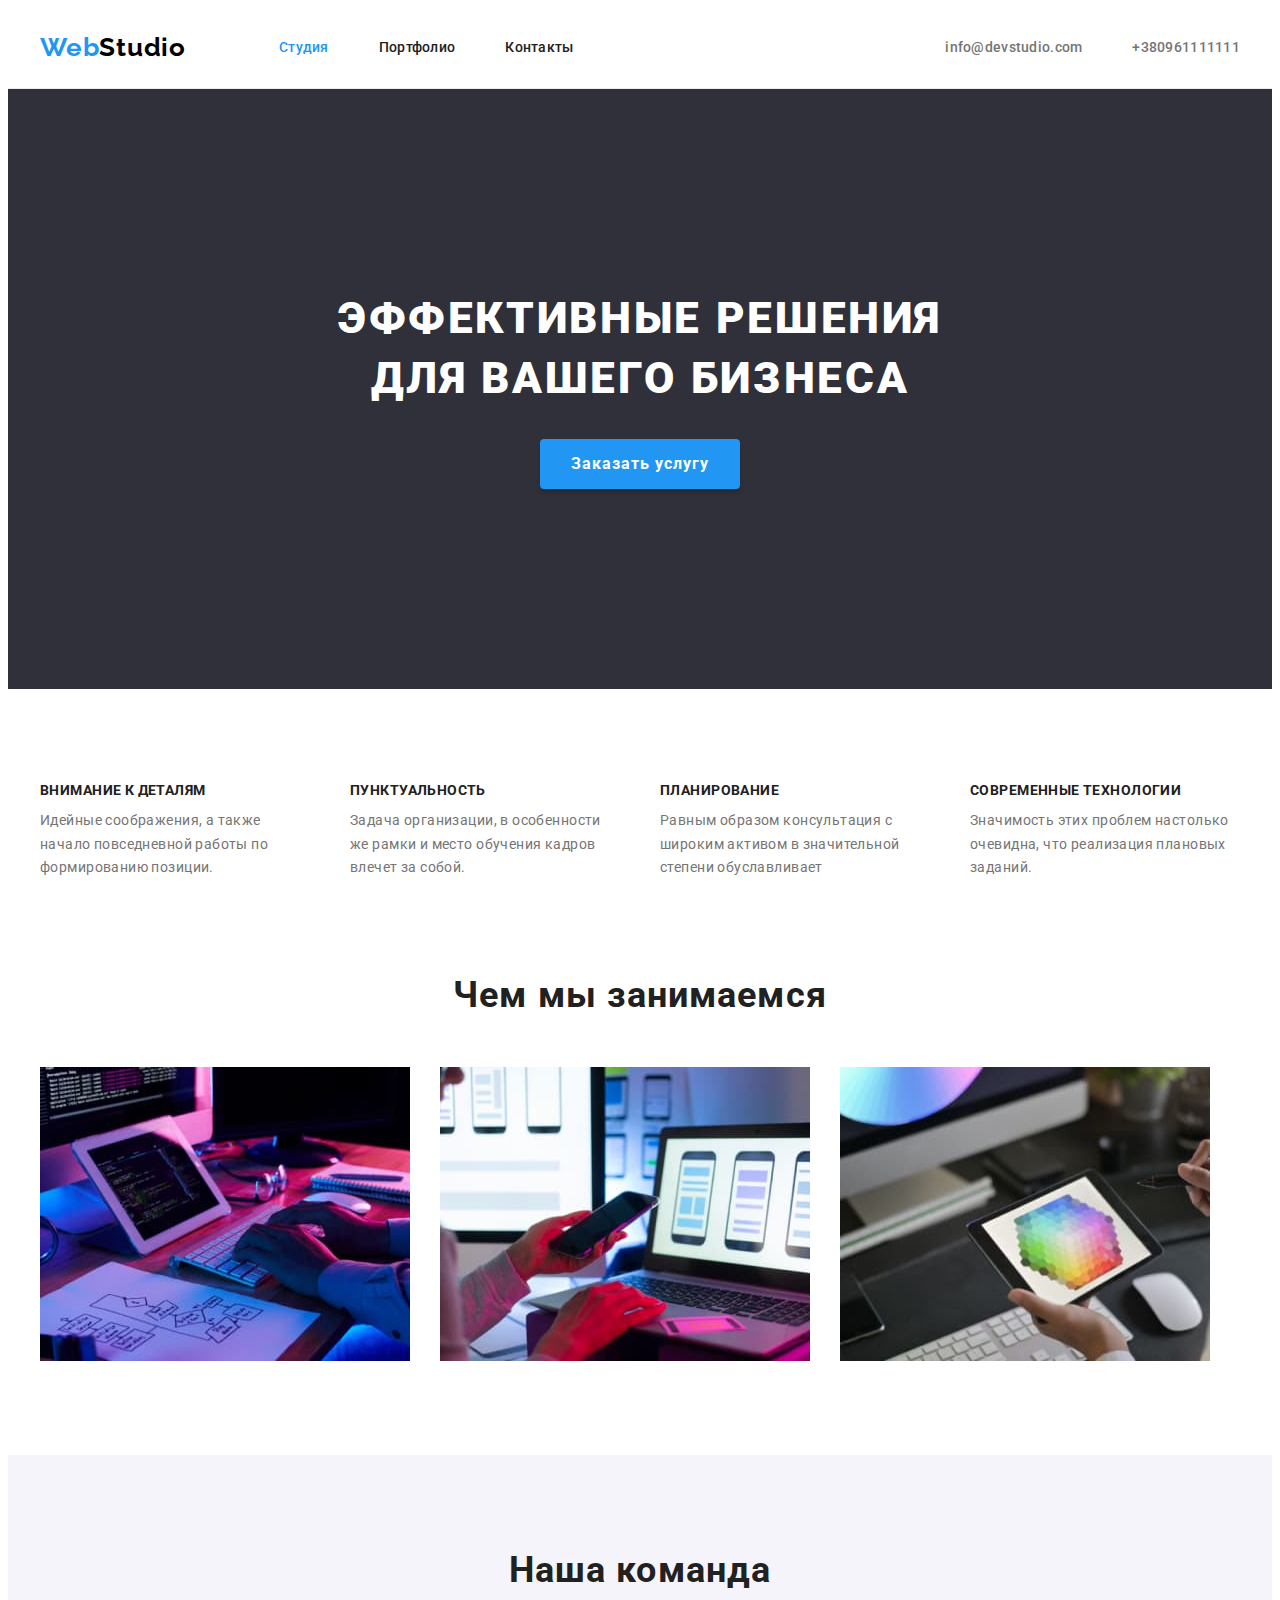
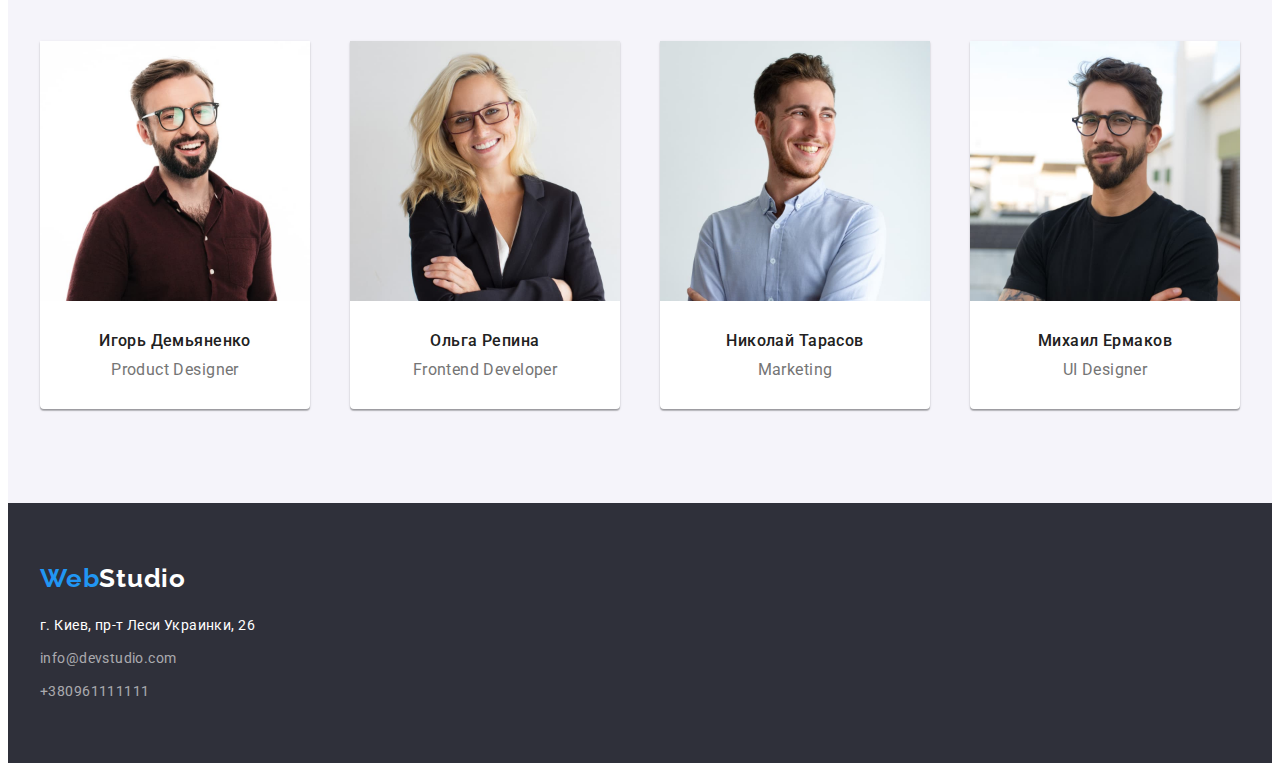
==== index.html @ 2acc835f "Add files via upload" ====
<!DOCTYPE html>
<html lang="ru">
<head>
    <meta charset="UTF-8">
    <meta http-equiv="X-UA-Compatible" content="IE=edge">
    <meta name="viewport" content="width=device-width, initial-scale=1.0">
    <link rel="preconnect" href="https://fonts.googleapis.com">
<link rel="preconnect" href="https://fonts.gstatic.com" crossorigin>
<link rel="preconnect" href="https://fonts.googleapis.com">
<link rel="preconnect" href="https://fonts.gstatic.com" crossorigin>
<link href="https://fonts.googleapis.com/css2?family=Raleway:wght@700&family=Roboto:wght@400;500;700;900&display=swap" rel="stylesheet">
<link rel="stylesheet" href="https://cdnjs.cloudflare.com/ajax/libs/modern-normalize/1.1.0/modern-normalize.min.css" integrity="sha512-wpPYUAdjBVSE4KJnH1VR1HeZfpl1ub8YT/NKx4PuQ5NmX2tKuGu6U/JRp5y+Y8XG2tV+wKQpNHVUX03MfMFn9Q==" crossorigin="anonymous" referrerpolicy="no-referrer" />
<link rel="stylesheet" href="css/styles.css">
<title>Студия</title>
</head>
<body>

    <header>
      <div class="container">
          <div class="header">
       <nav class="header-nav">
        <a href="" class="header-logo link">Web<span class="header-logo-span">Studio</span>
            </a>

           <ul class="site-nav">
               <li class="site-nav-list"><a href="" class="nav-link link current">Студия</a></li>
               <li class="site-nav-list"> <a href="portfolio.html" class="nav-link link">Портфолио</a></li>
               <li class="site-nav-list"><a href="" class="nav-link link">Контакты</a></li>            
           </ul>           
       </nav>
    <ul class="contact-nav">
      <li> <a href="mailto:info@devstudio.com" class="header-mail link">info@devstudio.com</a></li>

      <li> <a href="tel:+380961111111" class="header-tel link">+380961111111</a></li>
    </ul>
    </div>
    </div>

    </header>

    <main>
        <section class="hero">
            <div class="container">
     
            <h1 class="hero-title">ЭФФЕКТИВНЫЕ РЕШЕНИЯ ДЛЯ ВАШЕГО БИЗНЕСА </h1>
      
        <button type="button" class="hero-btn">Заказать услугу</button>
     </div>
    </section>
<section class="section">
    <div class="container">
    <h2 class="visually-hidden">Hаши преимущества</h2>
        <ul class="advantage-list">
            <li class="advantage-list-item">
           <h3 class="advantage-title">Внимание к деталям</h3>  
            <p class="advantage-text">Идейные соображения, а также начало повседневной работы по формированию позиции.</p>    
           </li>   
               
           
            <li class="advantage-list-item">
                <h3 class="advantage-title">Пунктуальность</h3> 
                <p class="advantage-text">Задача организации, в особенности же рамки и место обучения кадров влечет за собой.</p>
                  
            </li>

            <li class="advantage-list-item">
                <h3 class="advantage-title">Планирование</h3> 
                <p class="advantage-text">Равным образом консультация с широким активом в значительной степени обуславливает</p>
            </li>
            <li class="advantage-list-item">
                <h3 class="advantage-title">Современные технологии</h3> 
                <p class="advantage-text">Значимость этих проблем настолько очевидна, что реализация плановых заданий.</p>
                
            </li>
        </ul>
        </div>
    </section>
    <section class="section work">
        <div class="container">
        <h2 class="work-title">Чем мы занимаемся</h2>
        <ul class="work-list">
           <li class="work-list-item">  <img src="images/img.jpg" alt="Человек пишет код на ноутбуке" width="370"></li>
           <li class="work-list-item"> <img src="images/imgimg2.jpg" alt="Человек разрабатывет дизайн приложения" width="370"></li>
           <li class="work-list-item"> <img src="images/img3.jpg" alt="Человек рисует графику" width="370"></li>
        </ul>
        </div>
    </section>
    <section class="team section">
        <div class="container">

       <h2 class="team-title">Наша команда</h2>
       <ul class="team-list ">
          <li class="team-list-item"> <img src="images/img4.jpg" alt="Фото Product Designer" width="270">
             <h3 class="team-mate">Игорь Демьяненко</h3>
             <p class="team-text">Product Designer</p>
          </li>
          <li class="team-list-item"><img src="images/img5.jpg" alt="Фото Frontend Developer" width="270">
             <h3 class="team-mate">Ольга Репина</h3>
             <p class="team-text">Frontend Developer</p>
          </li>
          <li class="team-list-item"><img src="images/img6.jpg" alt="Фото Marketing" width="270">
             <h3 class="team-mate">Николай Тарасов</h3>
             <p class="team-text">Marketing</p>
          </li>
          <li class="team-list-item"><img src="images/img7.jpg" alt="Фото UI Designer" width="270">
             <h3 class="team-mate">Михаил Ермаков</h3>
             <p class="team-text">UI Designer</p>
         </li>
       </ul>
       </div>
    </section>

    </main>

    <footer class="footer">
        <div class="container">

     <a href="" class="footer-logo link">Web<span class="footer-logo-span">Studio</span></a>
     <address>
        <ul class="address-list">
            <li ><p class="footer-address link">г. Киев, пр-т Леси Украинки, 26</p></li>
            <li ><a href="mailto:info@devstudio.com" class="footer-contact link">info@devstudio.com</a></li>   
            <li ><a href="tel:+380961111111" class="footer-contact link">+380961111111</a></li>
        </ul>
    </address>
    </div>

    </footer>

</body>
</html>
---- css/styles.css ----
:root{
    --accent: #2196F3;
    --main-color:  #212121;
    --second-color: #757575;
    --main-background: #F5F4FA;
    --second-background: #2F303A;
    --logo-span:#000;
    --footer-logo-span: #ffffff;
    --header-background: #FFFFFF;
    --text-color:#FFFFFF;
    --btn-hover: 188CE8;
    --portfolio-background: #FFFFFF;
}
body {   
    font-family: 'Roboto', sans-serif;   
   font-size: 14px;
   letter-spacing: 0.03em;
   box-sizing: border-box;
   }
   h1, h2, h3, h4, h5, h6, p {
       margin: 0;
       padding: 0;
   }
   img {
       display: block;
       max-width: 100%;
       height: auto;
   }
   a {
       display: block;
   }
    .container {
        width: 1200px;
        margin: 0 auto;
        padding: 0 15px;
    }
    header {
        border-bottom: 1px solid #ECECEC;
        height: 80px;
    }

    .header {
        display: flex;
        justify-content: space-between;
       align-items: center;

    }
.header-nav {
background:var(--header-background);
 display: flex;
 align-items: center;
}


ul {
    list-style: none;
    padding-left: 0;
    margin: 0;
}
.link {
    text-decoration: none;
}

.header-logo {
font-family: 'Raleway';
font-weight: 700;
font-size: 26px;
line-height: 1.19;
letter-spacing: 0.03em;
color: var(--accent);
display: block;
padding: 24px 0 25px 0;
margin-right: 93px;
}
.header-logo-span {
    color:var(--logo-span)
}
.site-nav {
    display: flex;
}
.site-nav .link {
    display: block;
}

.site-nav .site-nav-list:not(:last-child) {
    margin-right: 50px;
}
.site-nav .link.current {
    color: var(--accent);
}
.nav-link:hover, .nav-link-portfolio:focus {
    color: var(--accent)
}
.nav-link {
font-weight: 500;
font-size: 14px;
line-height: 1.14;
letter-spacing: 0.02em;
color: var(--main-color);
  padding: 32px 0;
}

.nav-link-contacts:hover, .nav-link-contacts:focus {
  color: var(--accent)  
}

.contact-nav {
    display: flex;
    margin-left: auto;
}
.contact-nav a {
     padding: 32px 0;
}
.header-mail {
font-weight: 500;
font-size: 14px;
line-height: 1.14;
letter-spacing: 0.02em;
color: var(--second-color);
margin-right: 50px;
}

.header-tel {
font-weight: 500;
font-size: 14px;
line-height: 1.14;
letter-spacing: 0.02em;
color: var(--second-color);
}

.header-mail:hover, .header-mail:focus {
    color: var(--accent) 
}
.header-tel:hover, .header-tel:focus {
    color: var(--accent)
}

.section {
    padding: 94px 0;
}
.hero {
background: var(--second-background);
padding-top: 200px;
padding-bottom: 200px;
}
.hero-title {
    font-weight: 900;
font-size: 44px;
line-height: 1.36;
text-align: center;
letter-spacing: 0.06em;
color: var(--text-color);
width: 696px;
margin: 0 auto 30px auto;
}
.hero-btn {
    font-family: 'Roboto';
font-style: normal;
    background-color: var(--accent);
box-shadow: 0px 4px 4px rgba(0, 0, 0, 0.15);
border-radius: 4px;
border: none;
font-weight: 700;
font-size: 16px;
line-height: 1.88;
align-items: center;
text-align: center;
letter-spacing: 0.06em;
cursor: pointer;
margin: 0 auto;
display: block;
color:var(--text-color);
width: 200px;
height: 50px;
}
.visually-hidden {
  position: absolute;
  width: 1px;
  height: 1px;
  margin: -1px;
  border: 0;
  padding: 0;
  white-space: nowrap;
  clip-path: inset(100%);
  clip: rect(0 0 0 0);
  overflow: hidden;
}

.advantage-list {
    display: flex;
    justify-content: space-between;
  }
.advantage-list-item {
 width: 270px;
}
.advantage-title {
   font-weight: 700;
font-size: 14px;
line-height: 1.14;
letter-spacing: 0.03em;
color: var(--main-color);
text-transform: uppercase;
margin-bottom: 10px;
}
.advantage-text {
line-height: 1.71;
color: var(--second-color);
}
.work {
    padding-top: 0;
}
.work-title {
    font-weight: 700;
font-size: 36px;
line-height: 1.17;
text-align: center;
letter-spacing: 0.03em;
color: var(--main-color);
margin-bottom: 50px;
}
.work-list {
    display: flex; 
   }
   
   .work-list :not(:last-child) {
 margin-right: 30px;
   }

.team {
    background: var(--main-background) ;
}
.team-list {
 display: flex;
justify-content: space-between;
}
.team-list-item {
    background: #FFFFFF;
box-shadow: 0px 1px 3px rgba(0, 0, 0, 0.12), 0px 1px 1px rgba(0, 0, 0, 0.14), 0px 2px 1px rgba(0, 0, 0, 0.2);
border-radius: 0px 0px 4px 4px;
}
.team-title {
    font-weight: 700;
font-size: 36px;
line-height: 1.17;
text-align: center;
letter-spacing: 0.03em;
color: var(--main-color);
margin-bottom: 50px;
}
.team-mate {
    font-weight: 500;
font-size: 16px;
line-height: 1.19;
text-align: center;
color: var(--main-color);
margin-top: 30px;
margin-bottom: 10px;
}
.team-text {
 font-size: 16px;
line-height: 1.19;
text-align: center;
color: var(--second-color);
margin-bottom: 30px;
}
.footer {
    background: var(--second-background);
    padding: 60px 0;
}
.footer-logo {
    font-family: 'Raleway';
font-weight: 700;
font-size: 26px;
line-height: 1.19;
letter-spacing: 0.03em;
color: var(--accent);
margin-bottom: 20px;
display:block;

}
.address-list :not(:last-child) {
    margin-bottom: 9px;
}
.footer-address {
    font-style: normal;
line-height: 1.71;
letter-spacing: 0.03em;
color: var(--text-color);
}
.footer-contact {
    font-style: normal;
line-height: 1.71;
letter-spacing: 0.03em;
color: rgba(255, 255, 255, 0.6);
}
.footer-logo-span{
    color: var(--footer-logo-span);
}
.footer-address:hover, .footer-adress:focus {
    color: var(--accent);
}
.footer-contact:hover, .footer-contact:focus {
    color: var(--accent);
}
.portfolio-nav {
    display: flex;
    justify-content: center;
    margin-bottom: 50px;
}
.portfolio-nav :not(:last-child) {
    margin-right: 8px;
}
.portfolio-nav-btn {
border: none;
background: var(--main-background);
border-radius: 4px;
font-family: 'Roboto';
font-style: normal;
font-weight: 500;
font-size: 16px;
line-height: 1.62;
text-align: center;
letter-spacing: 0.03em;
color: var(--main-color);
cursor: pointer;
padding: 6px 22px;
}
.portfolio-nav-btn:hover, 
.portfolio-nav-btn:focus {
background: var(--accent);
box-shadow: 0px 3px 1px rgba(0, 0, 0, 0.1), 0px 1px 2px rgba(0, 0, 0, 0.08), 0px 2px 2px rgba(0, 0, 0, 0.12);
border-radius: 4px; 
color: var(--main-background);
}
.portfolio-list {
    display: flex;
    flex-wrap: wrap;    
    margin-right: -30px;
margin-bottom: -30px;

}

.portfolio-list-item {
    background:var(--portfolio-background);
flex-basis: calc(100% / 3 - 30px);
margin-right: 30px;
margin-bottom: 30px;
}


.portfolio-heading {
    font-size: 18px;
line-height: 2;
letter-spacing: 0.06em;
color:var(--main-color);
margin-bottom: 4px;
}
.portfolio-text {
    font-size: 16px;
line-height: 1.88;
color: var(--second-color);
}

.portfolio-border {
    border: 1px solid #EEEEEE;
    border-top: none;
    padding: 20px 24px;
    box-sizing: border-box;
    width: 370px;
 }
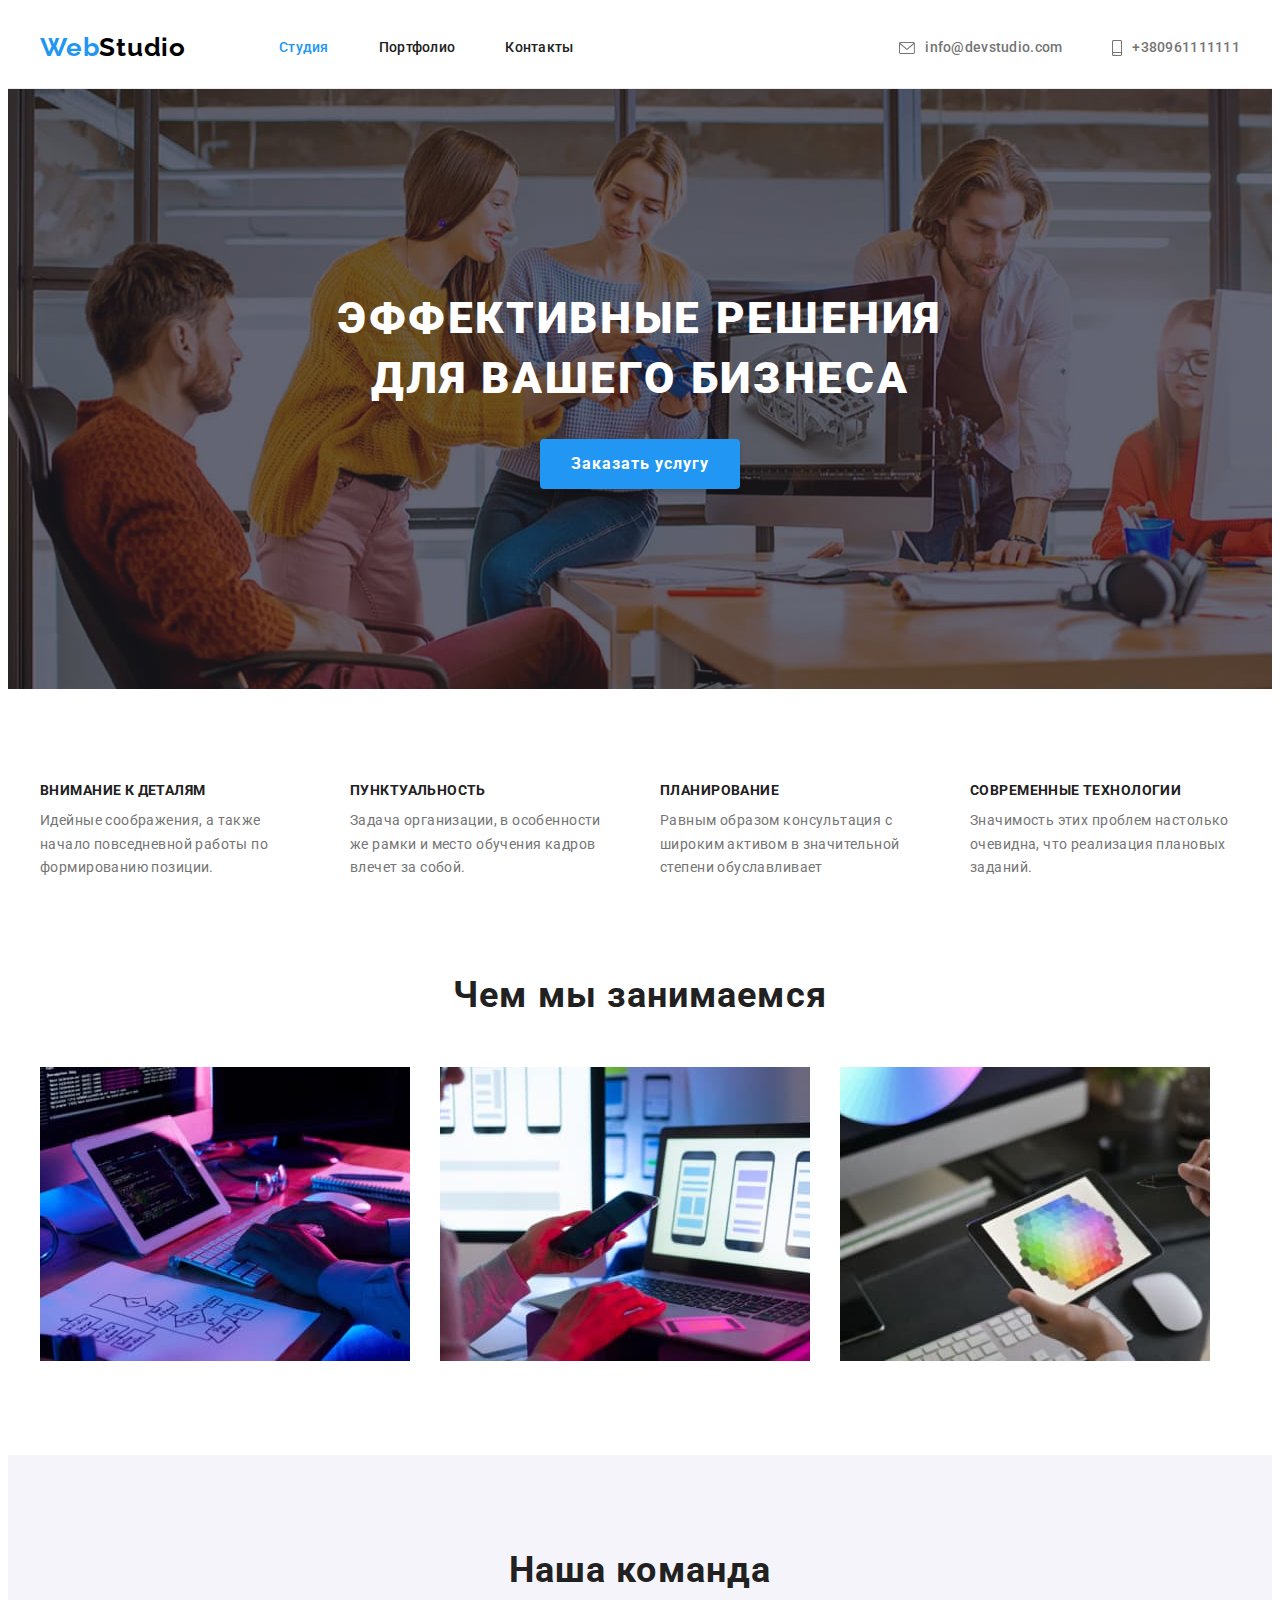
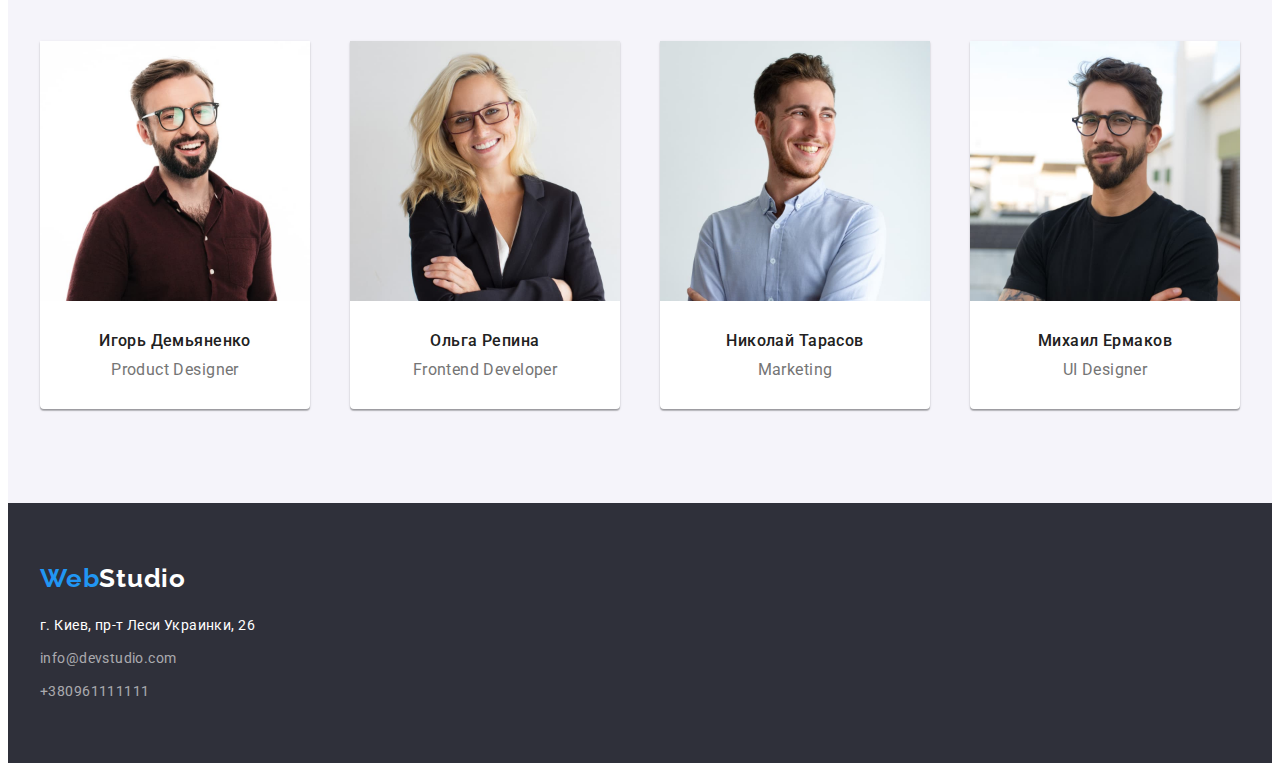
==== commit a961b3cf: "first commit" ====
--- a/index.html
+++ b/index.html
@@ -29,9 +29,18 @@
            </ul>           
        </nav>
     <ul class="contact-nav">
-      <li> <a href="mailto:info@devstudio.com" class="header-mail link">info@devstudio.com</a></li>
+      <li class="nav-mail"> 
+          <svg class="mail-icon">
+              <use href="./images/icons.svg#icon-envelope-hovericon-mail-1"></use>
+          </svg>
 
-      <li> <a href="tel:+380961111111" class="header-tel link">+380961111111</a></li>
+             <a href="mailto:info@devstudio.com" class="header-mail link">info@devstudio.com</a></li>
+
+      <li class="nav-tel">
+          <svg class="tel-icon">
+              <use href="./images/icons.svg#icon-smartphone-1"></use>
+          </svg>
+        <a href="tel:+380961111111" class="header-tel link">+380961111111</a></li>
     </ul>
     </div>
     </div>
@@ -51,23 +60,23 @@
     <div class="container">
     <h2 class="visually-hidden">Hаши преимущества</h2>
         <ul class="advantage-list">
-            <li class="advantage-list-item">
+            <li class="advantage-list-item icon-antena">
            <h3 class="advantage-title">Внимание к деталям</h3>  
             <p class="advantage-text">Идейные соображения, а также начало повседневной работы по формированию позиции.</p>    
            </li>   
                
            
-            <li class="advantage-list-item">
+            <li class="advantage-list-item icon-clock">
                 <h3 class="advantage-title">Пунктуальность</h3> 
                 <p class="advantage-text">Задача организации, в особенности же рамки и место обучения кадров влечет за собой.</p>
                   
             </li>
 
-            <li class="advantage-list-item">
+            <li class="advantage-list-item icon-diagram">
                 <h3 class="advantage-title">Планирование</h3> 
                 <p class="advantage-text">Равным образом консультация с широким активом в значительной степени обуславливает</p>
             </li>
-            <li class="advantage-list-item">
+            <li class="advantage-list-item icon-astronaut">
                 <h3 class="advantage-title">Современные технологии</h3> 
                 <p class="advantage-text">Значимость этих проблем настолько очевидна, что реализация плановых заданий.</p>
                 
--- a/css/styles.css
+++ b/css/styles.css
@@ -88,7 +88,7 @@
 .site-nav .link.current {
     color: var(--accent);
 }
-.nav-link:hover, .nav-link-portfolio:focus {
+.nav-link:hover, .nav-link:focus {
     color: var(--accent)
 }
 .nav-link {
@@ -100,10 +100,6 @@
   padding: 32px 0;
 }
 
-.nav-link-contacts:hover, .nav-link-contacts:focus {
-  color: var(--accent)  
-}
-
 .contact-nav {
     display: flex;
     margin-left: auto;
@@ -111,6 +107,32 @@
 .contact-nav a {
      padding: 32px 0;
 }
+.nav-mail {
+    display: flex;
+    align-items: center;
+}
+
+.mail-icon {
+    width: 16px;
+    height: 12px;
+    margin-right: 10px;
+    fill: var(--second-color)   
+ }
+
+  .nav-mail:hover a
+   {color: var(--accent)
+ } 
+ .nav-mail:focus a
+  {color: var(--accent)
+ }
+
+ .nav-mail:hover svg {
+ fill: var(--accent)}
+
+ .nav-mail:focus svg {
+    fill: var(--accent)
+}
+
 .header-mail {
 font-weight: 500;
 font-size: 14px;
@@ -120,6 +142,8 @@
 margin-right: 50px;
 }
 
+
+
 .header-tel {
 font-weight: 500;
 font-size: 14px;
@@ -128,18 +152,44 @@
 color: var(--second-color);
 }
 
-.header-mail:hover, .header-mail:focus {
-    color: var(--accent) 
-}
-.header-tel:hover, .header-tel:focus {
+.nav-tel {
+    display: flex;
+   align-items: center;
+}
+
+.tel-icon {
+    width: 10px;
+    height: 16px;
+    margin-right: 10px;
+    fill: var(--second-color);    
+ }
+
+  .nav-tel:hover a
+   {color: var(--accent)
+ } 
+ .nav-tel:focus a
+  {color: var(--accent)
+ }
+
+ .nav-tel:hover svg {
+ fill: var(--accent)}
+
+ .nav-tel:focus svg {
+    fill: var(--accent)
+}
+
+ 
+/* .header-tel:hover, .header-tel:focus {
     color: var(--accent)
-}
+} */
 
 .section {
     padding: 94px 0;
 }
 .hero {
+max-width: 1600px;
 background: var(--second-background);
+background-image: linear-gradient(rgba(47, 48, 58, 0.4), rgba(47, 48, 58, 0.4)), url(../images/imghero.jpg);
 padding-top: 200px;
 padding-bottom: 200px;
 }
@@ -193,6 +243,8 @@
 .advantage-list-item {
  width: 270px;
 }
+
+
 .advantage-title {
    font-weight: 700;
 font-size: 14px;
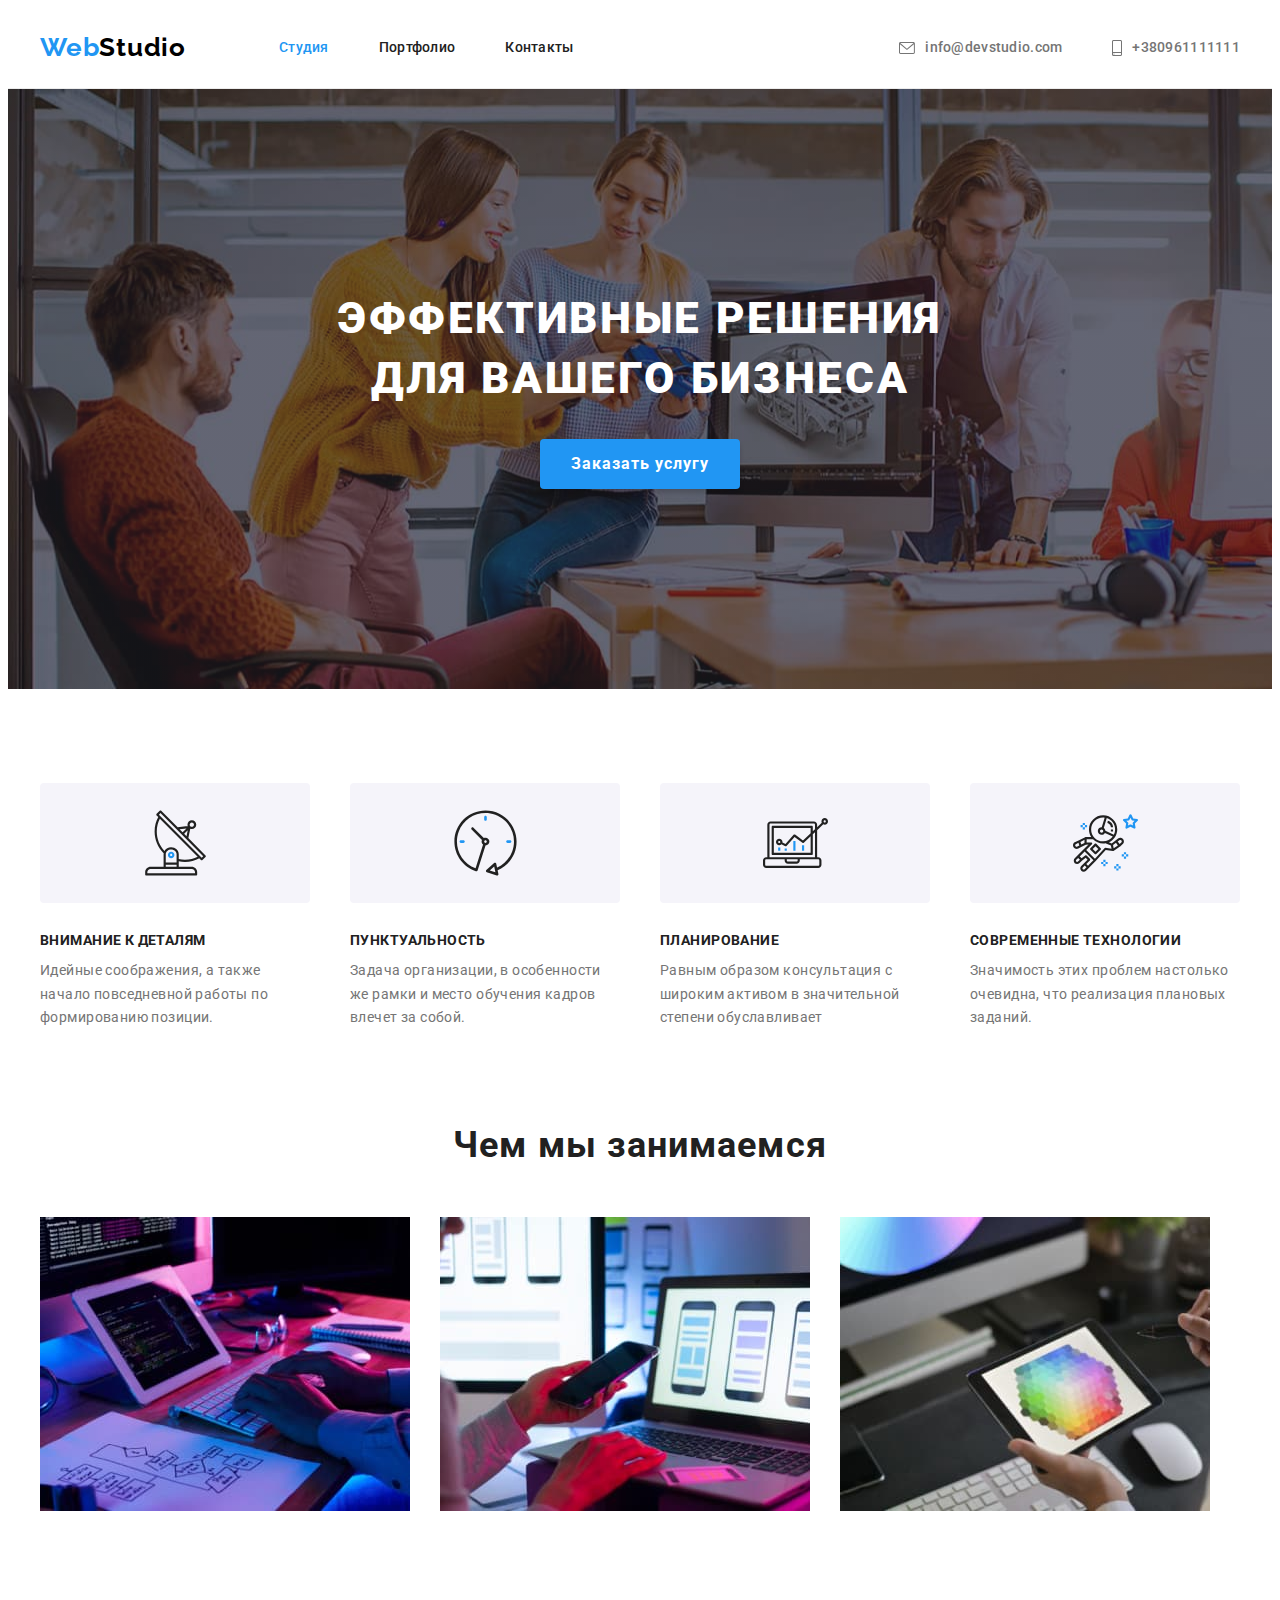
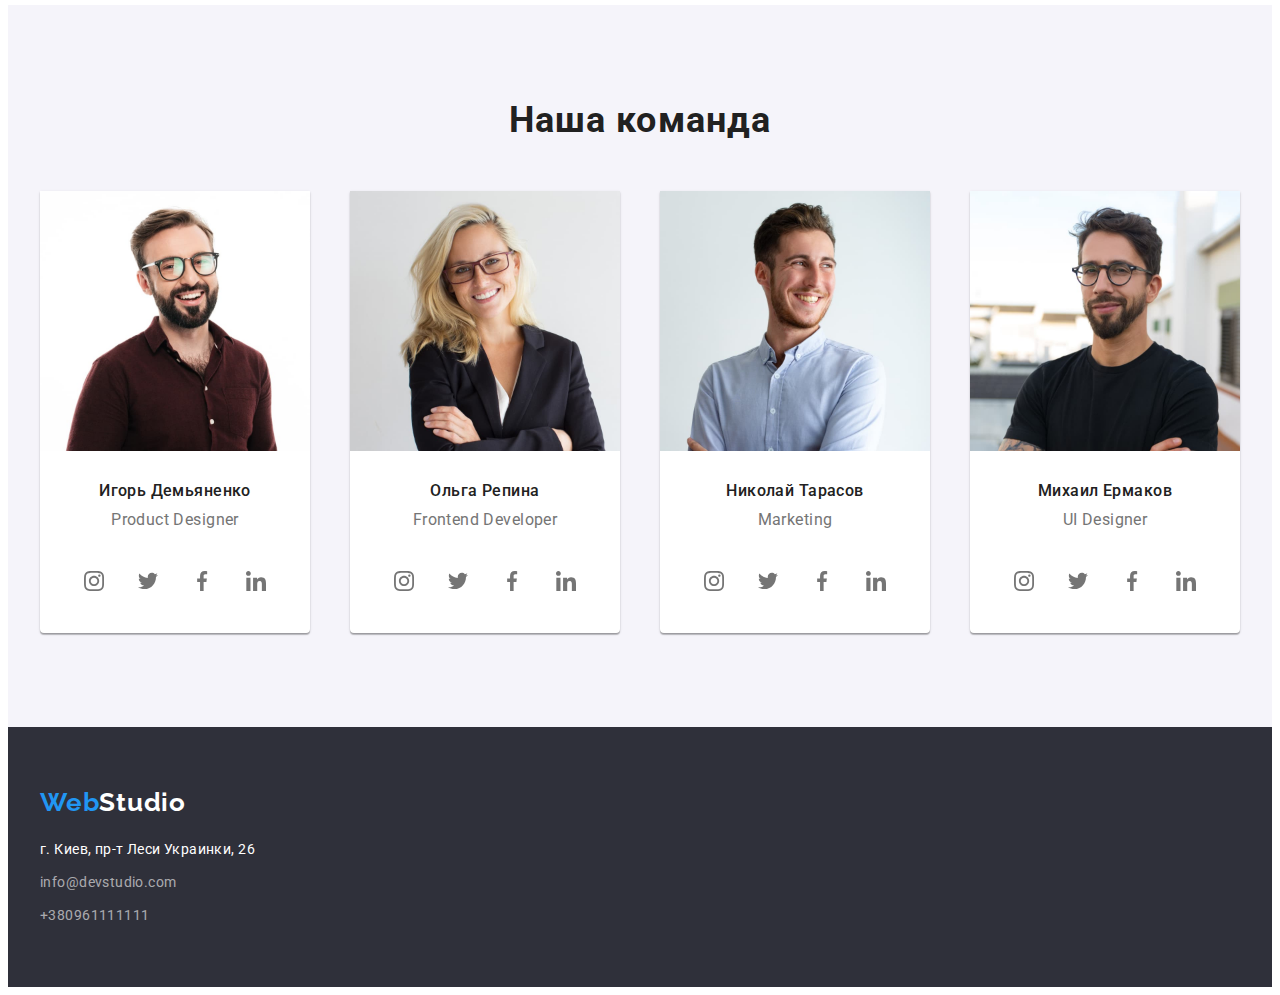
==== commit 2125d497: "created soc-links" ====
--- a/index.html
+++ b/index.html
@@ -1,140 +1,346 @@
 <!DOCTYPE html>
 <html lang="ru">
-<head>
-    <meta charset="UTF-8">
-    <meta http-equiv="X-UA-Compatible" content="IE=edge">
-    <meta name="viewport" content="width=device-width, initial-scale=1.0">
-    <link rel="preconnect" href="https://fonts.googleapis.com">
-<link rel="preconnect" href="https://fonts.gstatic.com" crossorigin>
-<link rel="preconnect" href="https://fonts.googleapis.com">
-<link rel="preconnect" href="https://fonts.gstatic.com" crossorigin>
-<link href="https://fonts.googleapis.com/css2?family=Raleway:wght@700&family=Roboto:wght@400;500;700;900&display=swap" rel="stylesheet">
-<link rel="stylesheet" href="https://cdnjs.cloudflare.com/ajax/libs/modern-normalize/1.1.0/modern-normalize.min.css" integrity="sha512-wpPYUAdjBVSE4KJnH1VR1HeZfpl1ub8YT/NKx4PuQ5NmX2tKuGu6U/JRp5y+Y8XG2tV+wKQpNHVUX03MfMFn9Q==" crossorigin="anonymous" referrerpolicy="no-referrer" />
-<link rel="stylesheet" href="css/styles.css">
-<title>Студия</title>
-</head>
-<body>
-
+  <head>
+    <meta charset="UTF-8" />
+    <meta http-equiv="X-UA-Compatible" content="IE=edge" />
+    <meta name="viewport" content="width=device-width, initial-scale=1.0" />
+    <link rel="preconnect" href="https://fonts.googleapis.com" />
+    <link rel="preconnect" href="https://fonts.gstatic.com" crossorigin />
+    <link rel="preconnect" href="https://fonts.googleapis.com" />
+    <link rel="preconnect" href="https://fonts.gstatic.com" crossorigin />
+    <link
+      href="https://fonts.googleapis.com/css2?family=Raleway:wght@700&family=Roboto:wght@400;500;700;900&display=swap"
+      rel="stylesheet"
+    />
+    <link
+      rel="stylesheet"
+      href="https://cdnjs.cloudflare.com/ajax/libs/modern-normalize/1.1.0/modern-normalize.min.css"
+      integrity="sha512-wpPYUAdjBVSE4KJnH1VR1HeZfpl1ub8YT/NKx4PuQ5NmX2tKuGu6U/JRp5y+Y8XG2tV+wKQpNHVUX03MfMFn9Q=="
+      crossorigin="anonymous"
+      referrerpolicy="no-referrer"
+    />
+    <link rel="stylesheet" href="css/styles.css" />
+    <title>Студия</title>
+  </head>
+  <body>
     <header>
       <div class="container">
-          <div class="header">
-       <nav class="header-nav">
-        <a href="" class="header-logo link">Web<span class="header-logo-span">Studio</span>
+        <div class="header">
+          <nav class="header-nav">
+            <a href="" class="header-logo link"
+              >Web<span class="header-logo-span">Studio</span>
             </a>
 
-           <ul class="site-nav">
-               <li class="site-nav-list"><a href="" class="nav-link link current">Студия</a></li>
-               <li class="site-nav-list"> <a href="portfolio.html" class="nav-link link">Портфолио</a></li>
-               <li class="site-nav-list"><a href="" class="nav-link link">Контакты</a></li>            
-           </ul>           
-       </nav>
-    <ul class="contact-nav">
-      <li class="nav-mail"> 
-          <svg class="mail-icon">
-              <use href="./images/icons.svg#icon-envelope-hovericon-mail-1"></use>
-          </svg>
-
-             <a href="mailto:info@devstudio.com" class="header-mail link">info@devstudio.com</a></li>
-
-      <li class="nav-tel">
-          <svg class="tel-icon">
-              <use href="./images/icons.svg#icon-smartphone-1"></use>
-          </svg>
-        <a href="tel:+380961111111" class="header-tel link">+380961111111</a></li>
-    </ul>
-    </div>
-    </div>
-
+            <ul class="site-nav">
+              <li class="site-nav-list">
+                <a href="" class="nav-link link current">Студия</a>
+              </li>
+              <li class="site-nav-list">
+                <a href="portfolio.html" class="nav-link link">Портфолио</a>
+              </li>
+              <li class="site-nav-list">
+                <a href="" class="nav-link link">Контакты</a>
+              </li>
+            </ul>
+          </nav>
+          <ul class="contact-nav">
+            <li class="nav-mail">
+              <a href="mailto:info@devstudio.com" class="header-mail link">
+                <svg class="mail-icon">
+                  <use
+                    href="./images/icons.svg#icon-envelope-hovericon-mail-1"
+                  ></use>
+                </svg>
+                info@devstudio.com</a
+              >
+            </li>
+
+            <li class="nav-tel">
+              <a href="tel:+380961111111" class="header-tel link">
+                <svg class="tel-icon">
+                  <use href="./images/icons.svg#icon-smartphone-1"></use>
+                </svg>
+                +380961111111</a
+              >
+            </li>
+          </ul>
+        </div>
+      </div>
     </header>
 
     <main>
-        <section class="hero">
-            <div class="container">
-     
-            <h1 class="hero-title">ЭФФЕКТИВНЫЕ РЕШЕНИЯ ДЛЯ ВАШЕГО БИЗНЕСА </h1>
-      
-        <button type="button" class="hero-btn">Заказать услугу</button>
-     </div>
-    </section>
-<section class="section">
-    <div class="container">
-    <h2 class="visually-hidden">Hаши преимущества</h2>
-        <ul class="advantage-list">
-            <li class="advantage-list-item icon-antena">
-           <h3 class="advantage-title">Внимание к деталям</h3>  
-            <p class="advantage-text">Идейные соображения, а также начало повседневной работы по формированию позиции.</p>    
-           </li>   
-               
-           
-            <li class="advantage-list-item icon-clock">
-                <h3 class="advantage-title">Пунктуальность</h3> 
-                <p class="advantage-text">Задача организации, в особенности же рамки и место обучения кадров влечет за собой.</p>
-                  
-            </li>
-
-            <li class="advantage-list-item icon-diagram">
-                <h3 class="advantage-title">Планирование</h3> 
-                <p class="advantage-text">Равным образом консультация с широким активом в значительной степени обуславливает</p>
-            </li>
-            <li class="advantage-list-item icon-astronaut">
-                <h3 class="advantage-title">Современные технологии</h3> 
-                <p class="advantage-text">Значимость этих проблем настолько очевидна, что реализация плановых заданий.</p>
-                
-            </li>
-        </ul>
-        </div>
-    </section>
-    <section class="section work">
+      <section class="hero">
         <div class="container">
-        <h2 class="work-title">Чем мы занимаемся</h2>
-        <ul class="work-list">
-           <li class="work-list-item">  <img src="images/img.jpg" alt="Человек пишет код на ноутбуке" width="370"></li>
-           <li class="work-list-item"> <img src="images/imgimg2.jpg" alt="Человек разрабатывет дизайн приложения" width="370"></li>
-           <li class="work-list-item"> <img src="images/img3.jpg" alt="Человек рисует графику" width="370"></li>
-        </ul>
-        </div>
-    </section>
-    <section class="team section">
+          <h1 class="hero-title">ЭФФЕКТИВНЫЕ РЕШЕНИЯ ДЛЯ ВАШЕГО БИЗНЕСА</h1>
+
+          <button type="button" class="hero-btn">Заказать услугу</button>
+        </div>
+      </section>
+      <section class="section">
         <div class="container">
-
-       <h2 class="team-title">Наша команда</h2>
-       <ul class="team-list ">
-          <li class="team-list-item"> <img src="images/img4.jpg" alt="Фото Product Designer" width="270">
-             <h3 class="team-mate">Игорь Демьяненко</h3>
-             <p class="team-text">Product Designer</p>
-          </li>
-          <li class="team-list-item"><img src="images/img5.jpg" alt="Фото Frontend Developer" width="270">
-             <h3 class="team-mate">Ольга Репина</h3>
-             <p class="team-text">Frontend Developer</p>
-          </li>
-          <li class="team-list-item"><img src="images/img6.jpg" alt="Фото Marketing" width="270">
-             <h3 class="team-mate">Николай Тарасов</h3>
-             <p class="team-text">Marketing</p>
-          </li>
-          <li class="team-list-item"><img src="images/img7.jpg" alt="Фото UI Designer" width="270">
-             <h3 class="team-mate">Михаил Ермаков</h3>
-             <p class="team-text">UI Designer</p>
-         </li>
-       </ul>
-       </div>
-    </section>
-
+          <h2 class="visually-hidden">Hаши преимущества</h2>
+          <ul class="advantage-list">
+            <li class="advantage-list-item">
+              <div class="advantage-list-icon">
+                <svg class="advantage-icon">
+                  <use href="./images/icons.svg#icon-antenna-1-1"></use>
+                </svg>
+              </div>
+              <h3 class="advantage-title">Внимание к деталям</h3>
+              <p class="advantage-text">
+                Идейные соображения, а также начало повседневной работы по
+                формированию позиции.
+              </p>
+            </li>
+
+            <li class="advantage-list-item">
+              <div class="advantage-list-icon">
+                <svg class="advantage-icon">
+                  <use href="./images/icons.svg#icon-clock-1-1"></use>
+                </svg>
+              </div>
+              <h3 class="advantage-title">Пунктуальность</h3>
+              <p class="advantage-text">
+                Задача организации, в особенности же рамки и место обучения
+                кадров влечет за собой.
+              </p>
+            </li>
+
+            <li class="advantage-list-item">
+              <div class="advantage-list-icon">
+                <svg class="advantage-icon">
+                  <use href="./images/icons.svg#icon-diagram-1-1"></use>
+                </svg>
+              </div>
+              <h3 class="advantage-title">Планирование</h3>
+              <p class="advantage-text">
+                Равным образом консультация с широким активом в значительной
+                степени обуславливает
+              </p>
+            </li>
+            <li class="advantage-list-item">
+              <div class="advantage-list-icon">
+                <svg class="advantage-icon">
+                  <use href="./images/icons.svg#icon-astronaut-1-1"></use>
+                </svg>
+              </div>
+              <h3 class="advantage-title">Современные технологии</h3>
+              <p class="advantage-text">
+                Значимость этих проблем настолько очевидна, что реализация
+                плановых заданий.
+              </p>
+            </li>
+          </ul>
+        </div>
+      </section>
+      <section class="section work">
+        <div class="container">
+          <h2 class="work-title">Чем мы занимаемся</h2>
+          <ul class="work-list">
+            <li class="work-list-item">
+              <img
+                src="images/img.jpg"
+                alt="Человек пишет код на ноутбуке"
+                width="370"
+              />
+            </li>
+            <li class="work-list-item">
+              <img
+                src="images/imgimg2.jpg"
+                alt="Человек разрабатывет дизайн приложения"
+                width="370"
+              />
+            </li>
+            <li class="work-list-item">
+              <img
+                src="images/img3.jpg"
+                alt="Человек рисует графику"
+                width="370"
+              />
+            </li>
+          </ul>
+        </div>
+      </section>
+      <section class="team section">
+        <div class="container">
+          <h2 class="team-title">Наша команда</h2>
+          <ul class="team-list">
+            <li class="team-list-item">
+              <img
+                src="images/img4.jpg"
+                alt="Фото Product Designer"
+                width="270"
+              />
+              <h3 class="team-mate">Игорь Демьяненко</h3>
+              <p class="team-text">Product Designer</p>
+              <ul class="team-soc-list">
+                <li class="team-soc-item">
+                  <a href="" class="team-soc-link link">
+                    <svg class="team-soc-icon" width="20" height="20">
+                      <use href="./images/icons.svg#icon-instagram-2-1"></use>
+                    </svg>
+                  </a>
+                </li>
+                <li class="team-soc-item">
+                  <a href="" class="team-soc-link link">
+                    <svg class="team-soc-icon" width="20" height="20">
+                      <use href="./images/icons.svg#icon-twitter-1-1"></use>
+                    </svg>
+                  </a>
+                </li>
+                <li class="team-soc-item">
+                  <a href="" class="team-soc-link link">
+                    <svg class="team-soc-icon" width="20" height="20">
+                      <use href="./images/icons.svg#icon-facebook-1-1"></use>
+                    </svg>
+                  </a>
+                </li>
+                <li class="team-soc-item">
+                  <a href="" class="team-soc-link link">
+                    <svg class="team-soc-icon" width="20" height="20">
+                      <use href="./images/icons.svg#icon-linkedin-1-1"></use>
+                    </svg>
+                  </a>
+                </li>
+              </ul>
+            </li>
+            <li class="team-list-item">
+              <img
+                src="images/img5.jpg"
+                alt="Фото Frontend Developer"
+                width="270"
+              />
+              <h3 class="team-mate">Ольга Репина</h3>
+              <p class="team-text">Frontend Developer</p>
+              <ul class="team-soc-list">
+                <li class="team-soc-item">
+                  <a href="" class="team-soc-link link">
+                    <svg class="team-soc-icon" width="20" height="20">
+                      <use href="./images/icons.svg#icon-instagram-2-1"></use>
+                    </svg>
+                  </a>
+                </li>
+                <li class="team-soc-item">
+                  <a href="" class="team-soc-link link">
+                    <svg class="team-soc-icon" width="20" height="20">
+                      <use href="./images/icons.svg#icon-twitter-1-1"></use>
+                    </svg>
+                  </a>
+                </li>
+                <li class="team-soc-item">
+                  <a href="" class="team-soc-link link">
+                    <svg class="team-soc-icon" width="20" height="20">
+                      <use href="./images/icons.svg#icon-facebook-1-1"></use>
+                    </svg>
+                  </a>
+                </li>
+                <li class="team-soc-item">
+                  <a href="" class="team-soc-link link">
+                    <svg class="team-soc-icon" width="20" height="20">
+                      <use href="./images/icons.svg#icon-linkedin-1-1"></use>
+                    </svg>
+                  </a>
+                </li>
+              </ul>
+            </li>
+            <li class="team-list-item">
+              <img src="images/img6.jpg" alt="Фото Marketing" width="270" />
+              <h3 class="team-mate">Николай Тарасов</h3>
+              <p class="team-text">Marketing</p>
+              <ul class="team-soc-list">
+                <li class="team-soc-item">
+                  <a href="" class="team-soc-link link">
+                    <svg class="team-soc-icon" width="20" height="20">
+                      <use href="./images/icons.svg#icon-instagram-2-1"></use>
+                    </svg>
+                  </a>
+                </li>
+                <li class="team-soc-item">
+                  <a href="" class="team-soc-link link">
+                    <svg class="team-soc-icon" width="20" height="20">
+                      <use href="./images/icons.svg#icon-twitter-1-1"></use>
+                    </svg>
+                  </a>
+                </li>
+                <li class="team-soc-item">
+                  <a href="" class="team-soc-link link">
+                    <svg class="team-soc-icon" width="20" height="20">
+                      <use href="./images/icons.svg#icon-facebook-1-1"></use>
+                    </svg>
+                  </a>
+                </li>
+                <li class="team-soc-item">
+                  <a href="" class="team-soc-link link">
+                    <svg class="team-soc-icon" width="20" height="20">
+                      <use href="./images/icons.svg#icon-linkedin-1-1"></use>
+                    </svg>
+                  </a>
+                </li>
+              </ul>
+            </li>
+            <li class="team-list-item">
+              <img src="images/img7.jpg" alt="Фото UI Designer" width="270" />
+              <h3 class="team-mate">Михаил Ермаков</h3>
+              <p class="team-text">UI Designer</p>
+              <ul class="team-soc-list">
+                <li class="team-soc-item">
+                  <a href="" class="team-soc-link link">
+                    <svg class="team-soc-icon" width="20" height="20">
+                      <use href="./images/icons.svg#icon-instagram-2-1"></use>
+                    </svg>
+                  </a>
+                </li>
+                <li class="team-soc-item">
+                  <a href="" class="team-soc-link link">
+                    <svg class="team-soc-icon" width="20" height="20">
+                      <use href="./images/icons.svg#icon-twitter-1-1"></use>
+                    </svg>
+                  </a>
+                </li>
+                <li class="team-soc-item">
+                  <a href="" class="team-soc-link link">
+                    <svg class="team-soc-icon" width="20" height="20">
+                      <use href="./images/icons.svg#icon-facebook-1-1"></use>
+                    </svg>
+                  </a>
+                </li>
+                <li class="team-soc-item">
+                  <a href="" class="team-soc-link link">
+                    <svg class="team-soc-icon" width="20" height="20">
+                      <use href="./images/icons.svg#icon-linkedin-1-1"></use>
+                    </svg>
+                  </a>
+                </li>
+              </ul>
+            </li>
+          </ul>
+        </div>
+      </section>
     </main>
 
     <footer class="footer">
-        <div class="container">
-
-     <a href="" class="footer-logo link">Web<span class="footer-logo-span">Studio</span></a>
-     <address>
-        <ul class="address-list">
-            <li ><p class="footer-address link">г. Киев, пр-т Леси Украинки, 26</p></li>
-            <li ><a href="mailto:info@devstudio.com" class="footer-contact link">info@devstudio.com</a></li>   
-            <li ><a href="tel:+380961111111" class="footer-contact link">+380961111111</a></li>
-        </ul>
-    </address>
-    </div>
-
+      <div class="container">
+        <a href="" class="footer-logo link"
+          >Web<span class="footer-logo-span">Studio</span></a
+        >
+        <address>
+          <ul class="address-list">
+            <li>
+              <p class="footer-address link">г. Киев, пр-т Леси Украинки, 26</p>
+            </li>
+            <li>
+              <a href="mailto:info@devstudio.com" class="footer-contact link"
+                >info@devstudio.com</a
+              >
+            </li>
+            <li>
+              <a href="tel:+380961111111" class="footer-contact link"
+                >+380961111111</a
+              >
+            </li>
+          </ul>
+        </address>
+      </div>
     </footer>
-
-</body>
-</html>+  </body>
+</html>
--- a/css/styles.css
+++ b/css/styles.css
@@ -75,9 +75,11 @@
 .header-logo-span {
     color:var(--logo-span)
 }
+
 .site-nav {
     display: flex;
 }
+
 .site-nav .link {
     display: block;
 }
@@ -103,13 +105,9 @@
 .contact-nav {
     display: flex;
     margin-left: auto;
-}
+ }
 .contact-nav a {
      padding: 32px 0;
-}
-.nav-mail {
-    display: flex;
-    align-items: center;
 }
 
 .mail-icon {
@@ -119,19 +117,7 @@
     fill: var(--second-color)   
  }
 
-  .nav-mail:hover a
-   {color: var(--accent)
- } 
- .nav-mail:focus a
-  {color: var(--accent)
- }
-
- .nav-mail:hover svg {
- fill: var(--accent)}
-
- .nav-mail:focus svg {
-    fill: var(--accent)
-}
+ 
 
 .header-mail {
 font-weight: 500;
@@ -140,6 +126,16 @@
 letter-spacing: 0.02em;
 color: var(--second-color);
 margin-right: 50px;
+display: flex;
+align-items: center;
+}
+.header-mail:hover,
+.header-mail:focus {
+    color: var(--accent)
+}
+.header-mail:hover .mail-icon,
+.header-mail:focus .mail-icon {
+    fill: var(--accent)
 }
 
 
@@ -150,11 +146,8 @@
 line-height: 1.14;
 letter-spacing: 0.02em;
 color: var(--second-color);
-}
-
-.nav-tel {
-    display: flex;
-   align-items: center;
+display: flex;
+align-items: center;
 }
 
 .tel-icon {
@@ -164,28 +157,21 @@
     fill: var(--second-color);    
  }
 
-  .nav-tel:hover a
-   {color: var(--accent)
- } 
- .nav-tel:focus a
-  {color: var(--accent)
- }
-
- .nav-tel:hover svg {
- fill: var(--accent)}
-
- .nav-tel:focus svg {
+ .header-tel:hover,
+.header-tel:focus {
+    color: var(--accent)
+}
+.header-tel:hover .tel-icon,
+.header-tel:focus .tel-icon {
     fill: var(--accent)
 }
 
  
-/* .header-tel:hover, .header-tel:focus {
-    color: var(--accent)
-} */
-
+ 
 .section {
     padding: 94px 0;
 }
+
 .hero {
 max-width: 1600px;
 background: var(--second-background);
@@ -193,6 +179,7 @@
 padding-top: 200px;
 padding-bottom: 200px;
 }
+
 .hero-title {
     font-weight: 900;
 font-size: 44px;
@@ -203,6 +190,7 @@
 width: 696px;
 margin: 0 auto 30px auto;
 }
+
 .hero-btn {
     font-family: 'Roboto';
 font-style: normal;
@@ -223,6 +211,7 @@
 width: 200px;
 height: 50px;
 }
+
 .visually-hidden {
   position: absolute;
   width: 1px;
@@ -240,8 +229,24 @@
     display: flex;
     justify-content: space-between;
   }
+
 .advantage-list-item {
  width: 270px;
+}
+
+.advantage-list-icon {
+    background: #F5F4FA;
+border-radius: 4px;
+height: 120px;
+ margin-bottom: 30px;
+ display: flex;
+ justify-content: center;
+ align-items: center;
+}
+
+.advantage-icon {
+    width: 65px;
+    height: 70px;  
 }
 
 
@@ -254,13 +259,16 @@
 text-transform: uppercase;
 margin-bottom: 10px;
 }
+
 .advantage-text {
 line-height: 1.71;
 color: var(--second-color);
 }
+
 .work {
     padding-top: 0;
 }
+
 .work-title {
     font-weight: 700;
 font-size: 36px;
@@ -270,6 +278,7 @@
 color: var(--main-color);
 margin-bottom: 50px;
 }
+
 .work-list {
     display: flex; 
    }
@@ -281,15 +290,18 @@
 .team {
     background: var(--main-background) ;
 }
+
 .team-list {
  display: flex;
 justify-content: space-between;
 }
+
 .team-list-item {
     background: #FFFFFF;
 box-shadow: 0px 1px 3px rgba(0, 0, 0, 0.12), 0px 1px 1px rgba(0, 0, 0, 0.14), 0px 2px 1px rgba(0, 0, 0, 0.2);
 border-radius: 0px 0px 4px 4px;
 }
+
 .team-title {
     font-weight: 700;
 font-size: 36px;
@@ -299,6 +311,7 @@
 color: var(--main-color);
 margin-bottom: 50px;
 }
+
 .team-mate {
     font-weight: 500;
 font-size: 16px;
@@ -315,6 +328,42 @@
 color: var(--second-color);
 margin-bottom: 30px;
 }
+.team-soc-list {
+    display: flex;
+    justify-content: center;
+    margin-bottom: 30px;
+}
+.team-soc-item {
+      width: 44px;
+    height: 44px;
+   margin-right: 10px;
+      }
+
+    .team-soc-item:last-child {
+        margin-right: 0;
+    }
+    .team-soc-link {
+        width: 100%;
+        height: 100%;
+        border-radius: 50%;
+        display: flex;
+        justify-content: center;
+        align-items: center;
+   }
+
+    .team-soc-icon {        
+     fill: var(--second-color);
+             }
+
+  .team-soc-link:hover,
+ .team-soc-link:focus {
+     background-color: var(--accent);
+ }
+
+    .team-soc-link:hover .team-soc-icon,
+    .team-soc-link:focus .team-soc-icon {
+        fill: #FFFFFF
+    }
 .footer {
     background: var(--second-background);
     padding: 60px 0;
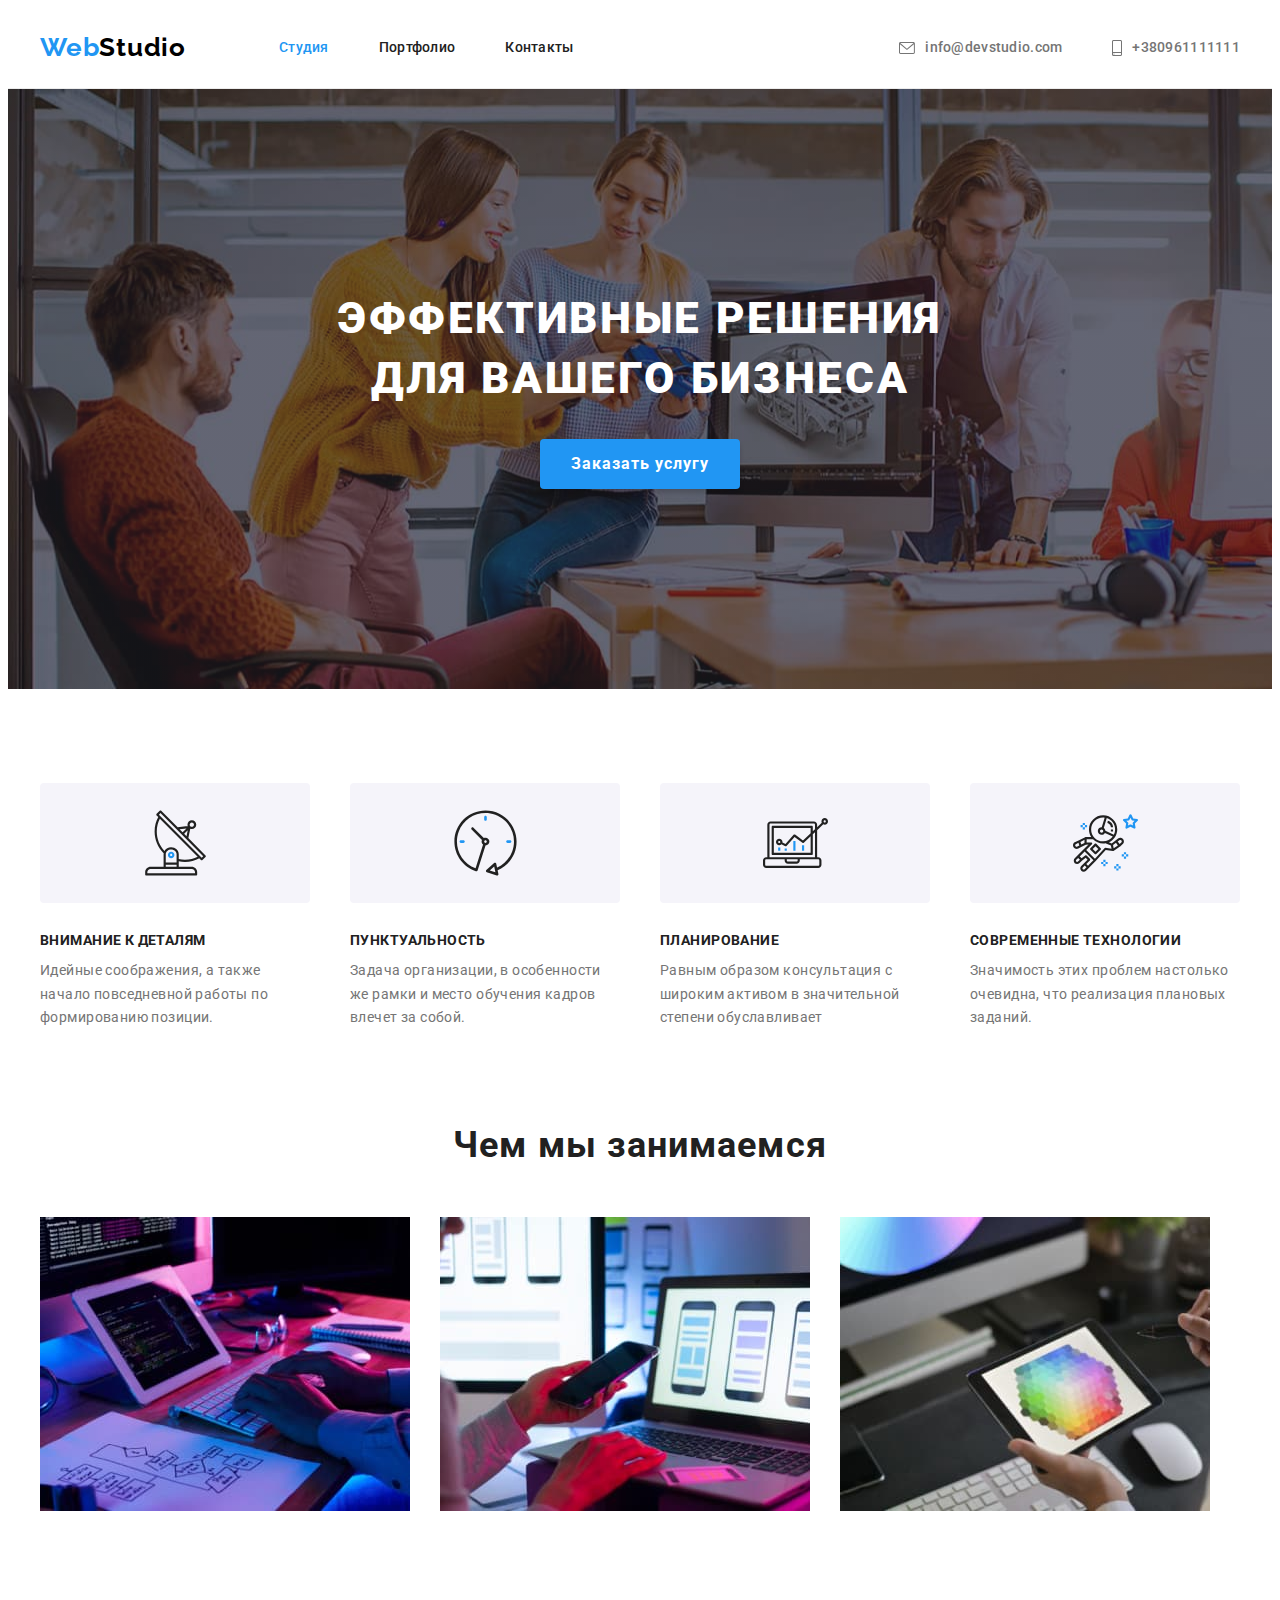
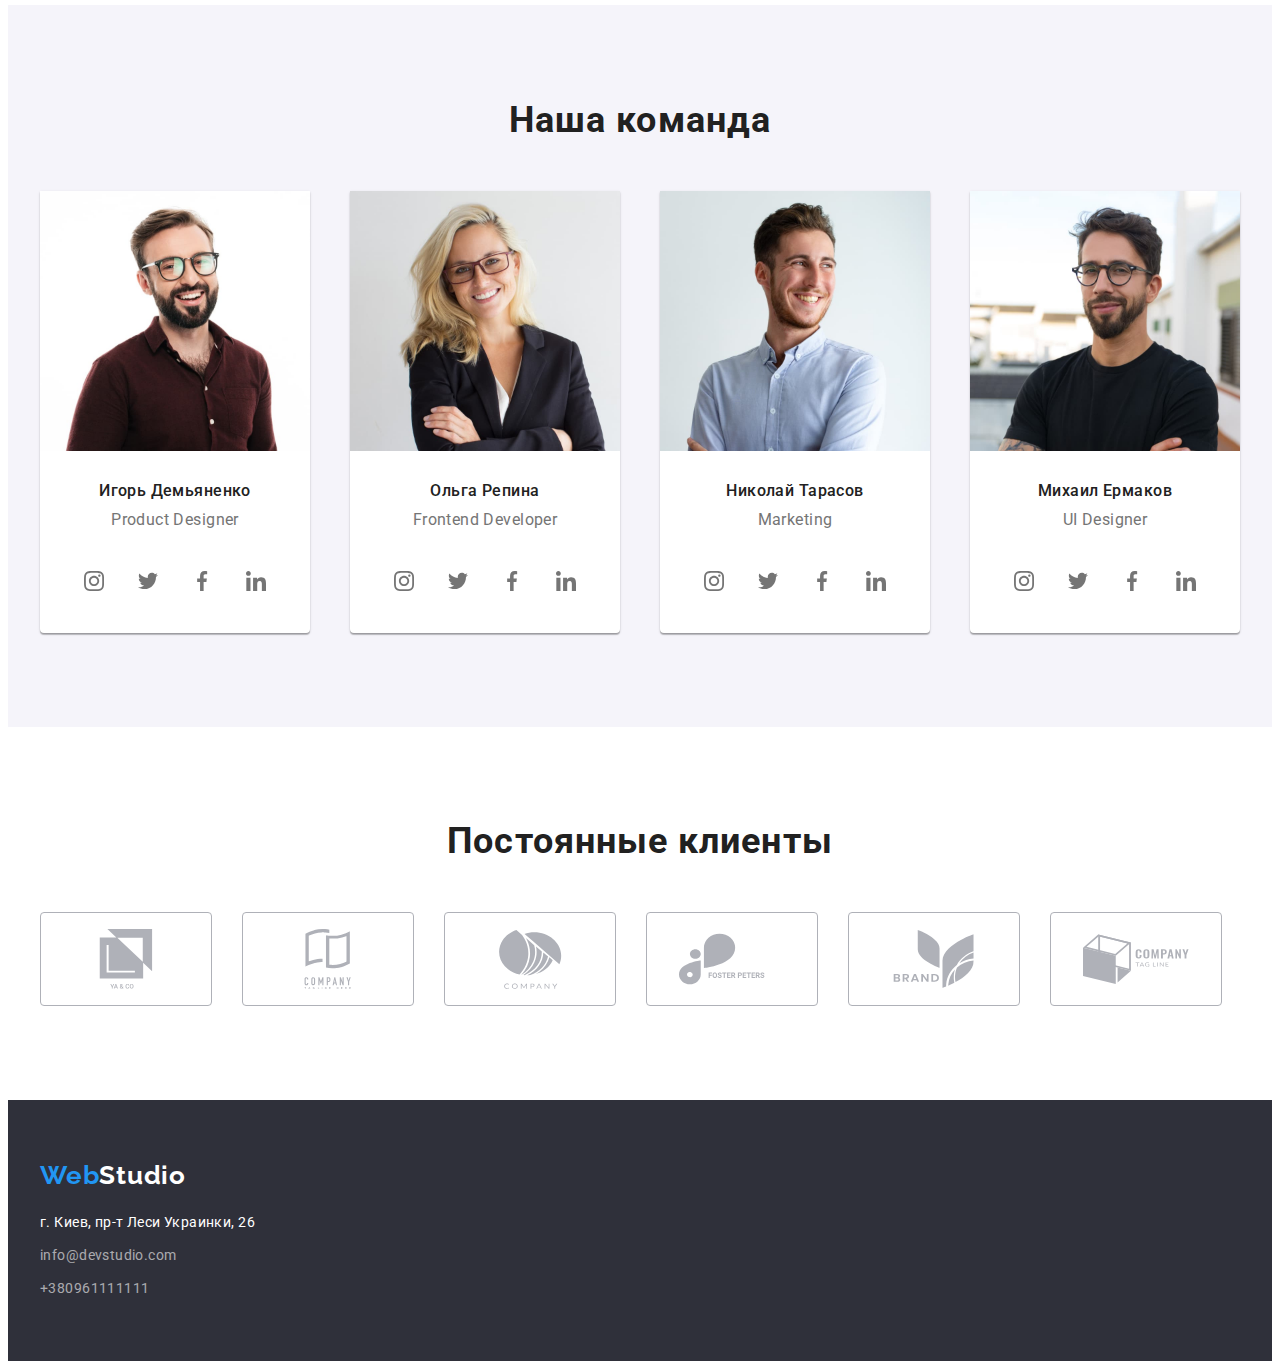
==== commit 7d099b17: "created clients' list" ====
--- a/index.html
+++ b/index.html
@@ -316,6 +316,51 @@
           </ul>
         </div>
       </section>
+
+      <section class="section">
+          <div class="container">
+          <h2 class="clients-title">Постоянные клиенты</h2>
+          <ul class="clients-list">
+              <li class="clients-list-item">
+                  <a href="" class="clients-list-link">
+                  <svg class="client-icon" width="20" height="20">
+                    <use href="./images/icons.svg#icon-Union-1"></use>
+                  </svg>
+                  </a></li>
+              <li class="clients-list-item">
+                  <a href="" class="clients-list-link">
+                    <svg class="client-icon">
+                        <use href="./images/icons.svg#icon-group-5"></use>
+                      </svg>
+                  </a></li>
+              <li class="clients-list-item">
+                  <a href="" class="clients-list-link">
+                    <svg class="client-icon">
+                        <use href="./images/icons.svg#icon-group-1-1"></use>
+                      </svg>
+                  </a></li>
+              <li class="clients-list-item">
+                  <a href="" class="clients-list-link">
+                    <svg class="client-icon">
+                        <use href="./images/icons.svg#icon-group-2-1"></use>
+                      </svg>
+                  </a></li>
+              <li class="clients-list-item">
+                  <a href="" class="clients-list-link">
+                    <svg class="client-icon">
+                        <use href="./images/icons.svg#icon-group-3-1"></use>
+                      </svg>
+                  </a></li>
+              <li class="clients-list-item">
+                  <a href="" class="clients-list-link">
+                    <svg class="client-icon">
+                        <use href="./images/icons.svg#icon-group6-1"></use>
+                      </svg>
+                  </a></li>
+          </ul>
+        </div>
+
+      </section>
     </main>
 
     <footer class="footer">
--- a/css/styles.css
+++ b/css/styles.css
@@ -10,6 +10,7 @@
     --text-color:#FFFFFF;
     --btn-hover: 188CE8;
     --portfolio-background: #FFFFFF;
+    --logo-color:#AFB1B8;
 }
 body {   
     font-family: 'Roboto', sans-serif;   
@@ -364,6 +365,52 @@
     .team-soc-link:focus .team-soc-icon {
         fill: #FFFFFF
     }
+
+    .clients-title {
+font-size: 36px;
+line-height: 1.16;
+text-align: center;
+letter-spacing: 0.03em;
+color:var(--main-color);
+margin-bottom: 50px;
+    }
+
+    .clients-list {
+        display: flex;
+        }
+
+    .clients-list-item {
+        display: block;
+        width: 170px;
+height: 92px;
+border: 1px solid #AFB1B8;
+border-radius: 4px;
+    }
+
+    .clients-list-item:not(:last-child) {
+        margin-right: 30px;
+    }
+
+    .clients-list-link {
+        width: 100%;
+        height: 100%;
+        display: flex;
+align-items: center;
+justify-content: center;
+    }
+
+    .client-icon {
+            width: 106px;
+            height: 60px;
+            fill: var(--logo-color);
+    }
+
+    .clients-list-link:hover .client-icon,
+    .clients-list-link:focus .client-icon {
+        fill: var(--accent);
+    }
+
+
 .footer {
     background: var(--second-background);
     padding: 60px 0;
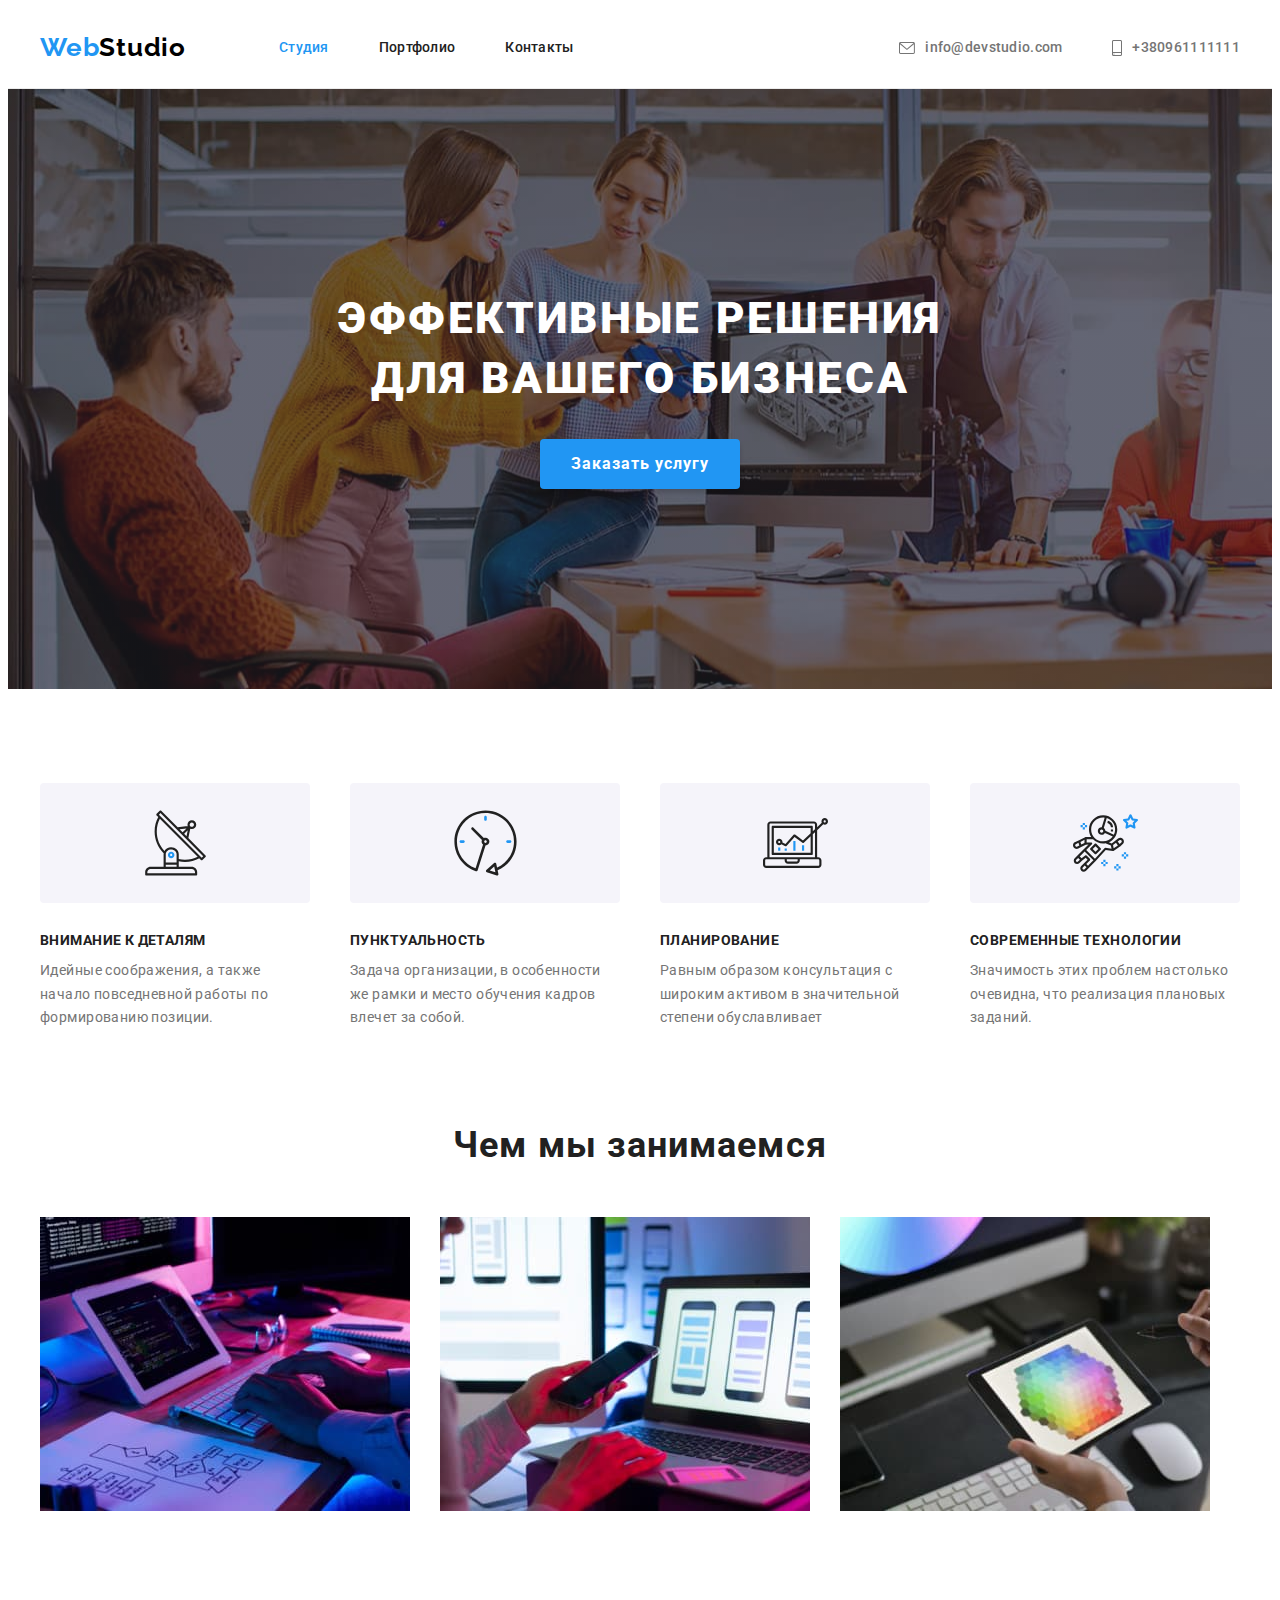
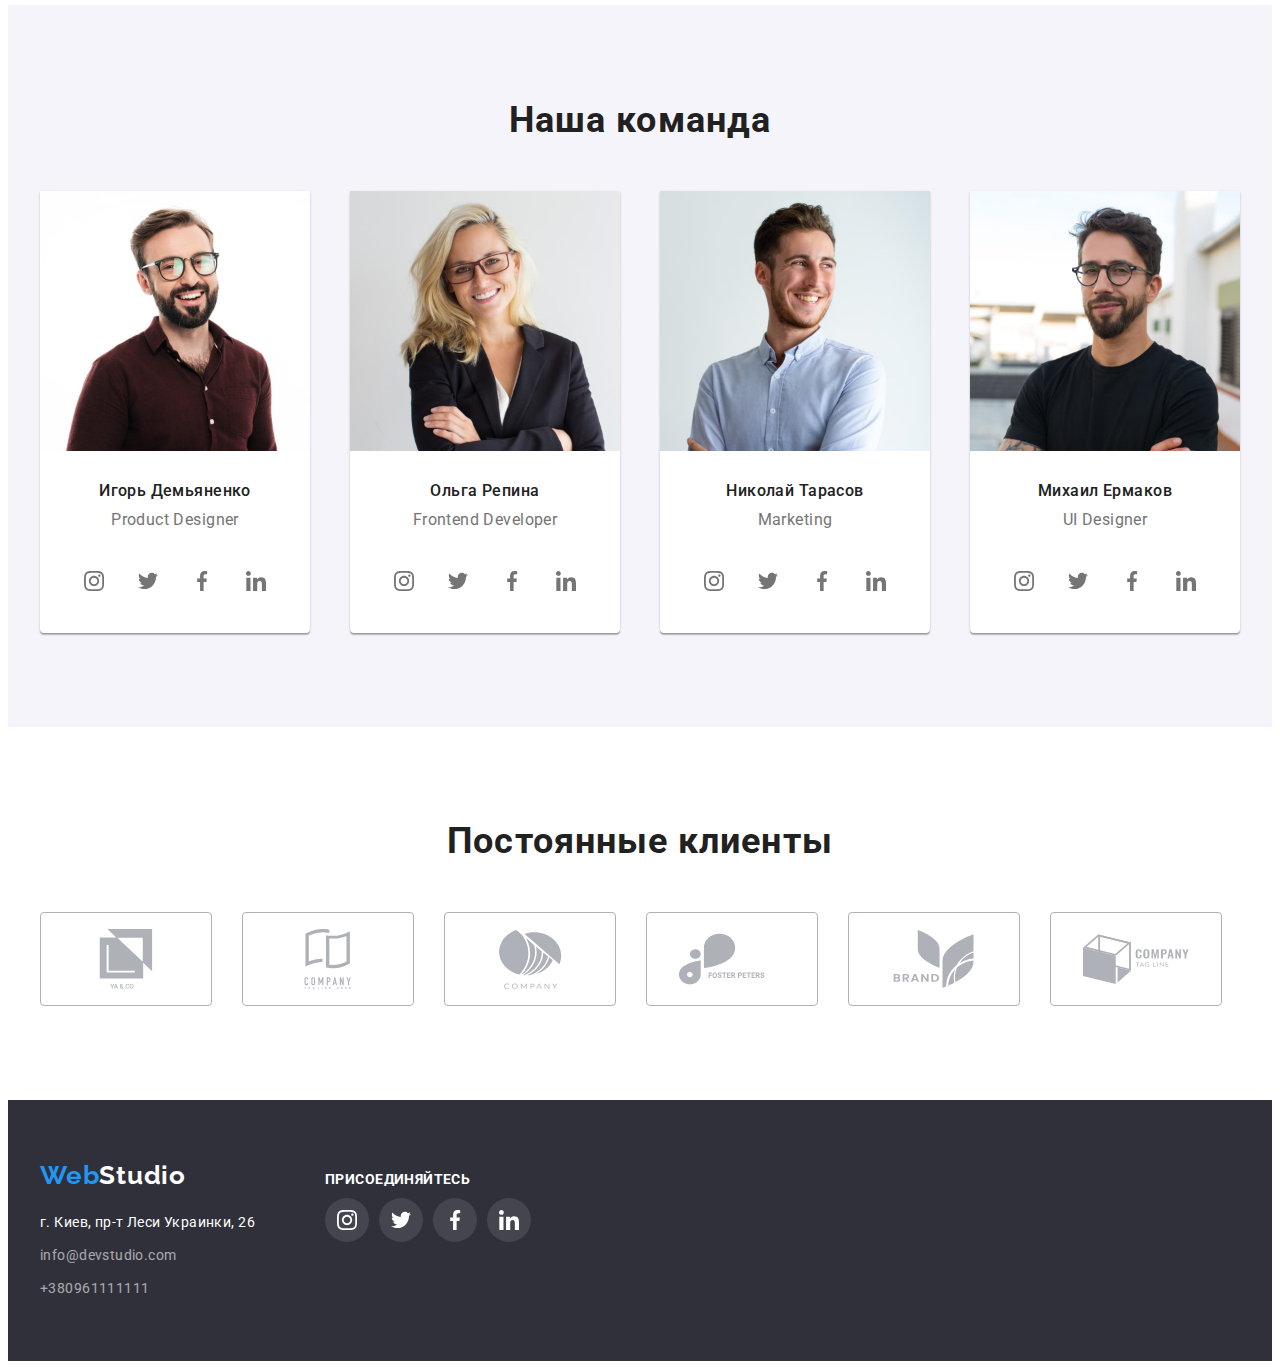
==== commit edfeb7a5: "Created footer" ====
--- a/index.html
+++ b/index.html
@@ -364,7 +364,8 @@
     </main>
 
     <footer class="footer">
-      <div class="container">
+      <div class="container footer-content">
+          <div class="footer-contacts-div">
         <a href="" class="footer-logo link"
           >Web<span class="footer-logo-span">Studio</span></a
         >
@@ -385,6 +386,36 @@
             </li>
           </ul>
         </address>
+    </div>
+    <div>
+    <h3 class="footer-title"> Присоединяйтесь</h3>
+    <ul class="footer-icons-list">
+        <li class="footer-icons-item">
+            <a href="" class="footer-icons-link">
+                <svg class="footer-icon">
+                    <use href="./images/icons.svg#icon-instagram-2-1"></use>
+                  </svg> 
+            </a></li>
+        <li class="footer-icons-item">
+            <a href="" class="footer-icons-link">
+                <svg class="footer-icon">
+                    <use href="./images/icons.svg#icon-twitter-1-1"></use>
+                  </svg>
+            </a></li>
+        <li class="footer-icons-item">
+            <a href="" class="footer-icons-link">
+                <svg class="footer-icon">
+                    <use href="./images/icons.svg#icon-facebook-1-1"></use>
+                  </svg>
+            </a></li>
+        <li class="footer-icons-item">
+            <a href="" class="footer-icons-link">
+                <svg class="footer-icon">
+                    <use href="./images/icons.svg#icon-linkedin-1-1"></use>
+                  </svg>
+            </a></li>
+    </ul>
+</div>
       </div>
     </footer>
   </body>
--- a/css/styles.css
+++ b/css/styles.css
@@ -1,216 +1,219 @@
-:root{
-    --accent: #2196F3;
-    --main-color:  #212121;
-    --second-color: #757575;
-    --main-background: #F5F4FA;
-    --second-background: #2F303A;
-    --logo-span:#000;
-    --footer-logo-span: #ffffff;
-    --header-background: #FFFFFF;
-    --text-color:#FFFFFF;
-    --btn-hover: 188CE8;
-    --portfolio-background: #FFFFFF;
-    --logo-color:#AFB1B8;
-}
-body {   
-    font-family: 'Roboto', sans-serif;   
-   font-size: 14px;
-   letter-spacing: 0.03em;
-   box-sizing: border-box;
-   }
-   h1, h2, h3, h4, h5, h6, p {
-       margin: 0;
-       padding: 0;
-   }
-   img {
-       display: block;
-       max-width: 100%;
-       height: auto;
-   }
-   a {
-       display: block;
-   }
-    .container {
-        width: 1200px;
-        margin: 0 auto;
-        padding: 0 15px;
-    }
-    header {
-        border-bottom: 1px solid #ECECEC;
-        height: 80px;
-    }
-
-    .header {
-        display: flex;
-        justify-content: space-between;
-       align-items: center;
-
-    }
+:root {
+  --accent: #2196f3;
+  --main-color: #212121;
+  --second-color: #757575;
+  --main-background: #f5f4fa;
+  --second-background: #2f303a;
+  --logo-span: #000;
+  --footer-logo-span: #ffffff;
+  --header-background: #ffffff;
+  --text-color: #ffffff;
+  --btn-hover: 188CE8;
+  --portfolio-background: #ffffff;
+  --logo-color: #afb1b8;
+}
+body {
+  font-family: "Roboto", sans-serif;
+  font-size: 14px;
+  letter-spacing: 0.03em;
+  box-sizing: border-box;
+}
+h1,
+h2,
+h3,
+h4,
+h5,
+h6,
+p {
+  margin: 0;
+  padding: 0;
+}
+img {
+  display: block;
+  max-width: 100%;
+  height: auto;
+}
+a {
+  display: block;
+}
+.container {
+  width: 1200px;
+  margin: 0 auto;
+  padding: 0 15px;
+}
+header {
+  border-bottom: 1px solid #ececec;
+  height: 80px;
+}
+
+.header {
+  display: flex;
+  justify-content: space-between;
+  align-items: center;
+}
 .header-nav {
-background:var(--header-background);
- display: flex;
- align-items: center;
-}
-
+  background: var(--header-background);
+  display: flex;
+  align-items: center;
+}
 
 ul {
-    list-style: none;
-    padding-left: 0;
-    margin: 0;
+  list-style: none;
+  padding-left: 0;
+  margin: 0;
 }
 .link {
-    text-decoration: none;
+  text-decoration: none;
 }
 
 .header-logo {
-font-family: 'Raleway';
-font-weight: 700;
-font-size: 26px;
-line-height: 1.19;
-letter-spacing: 0.03em;
-color: var(--accent);
-display: block;
-padding: 24px 0 25px 0;
-margin-right: 93px;
+  font-family: "Raleway";
+  font-weight: 700;
+  font-size: 26px;
+  line-height: 1.19;
+  letter-spacing: 0.03em;
+  color: var(--accent);
+  display: block;
+  padding: 24px 0 25px 0;
+  margin-right: 93px;
 }
 .header-logo-span {
-    color:var(--logo-span)
+  color: var(--logo-span);
 }
 
 .site-nav {
-    display: flex;
+  display: flex;
 }
 
 .site-nav .link {
-    display: block;
+  display: block;
 }
 
 .site-nav .site-nav-list:not(:last-child) {
-    margin-right: 50px;
+  margin-right: 50px;
 }
 .site-nav .link.current {
-    color: var(--accent);
-}
-.nav-link:hover, .nav-link:focus {
-    color: var(--accent)
+  color: var(--accent);
+}
+.nav-link:hover,
+.nav-link:focus {
+  color: var(--accent);
 }
 .nav-link {
-font-weight: 500;
-font-size: 14px;
-line-height: 1.14;
-letter-spacing: 0.02em;
-color: var(--main-color);
+  font-weight: 500;
+  font-size: 14px;
+  line-height: 1.14;
+  letter-spacing: 0.02em;
+  color: var(--main-color);
   padding: 32px 0;
 }
 
 .contact-nav {
-    display: flex;
-    margin-left: auto;
- }
+  display: flex;
+  margin-left: auto;
+}
 .contact-nav a {
-     padding: 32px 0;
+  padding: 32px 0;
 }
 
 .mail-icon {
-    width: 16px;
-    height: 12px;
-    margin-right: 10px;
-    fill: var(--second-color)   
- }
-
- 
+  width: 16px;
+  height: 12px;
+  margin-right: 10px;
+  fill: var(--second-color);
+}
 
 .header-mail {
-font-weight: 500;
-font-size: 14px;
-line-height: 1.14;
-letter-spacing: 0.02em;
-color: var(--second-color);
-margin-right: 50px;
-display: flex;
-align-items: center;
+  font-weight: 500;
+  font-size: 14px;
+  line-height: 1.14;
+  letter-spacing: 0.02em;
+  color: var(--second-color);
+  margin-right: 50px;
+  display: flex;
+  align-items: center;
 }
 .header-mail:hover,
 .header-mail:focus {
-    color: var(--accent)
+  color: var(--accent);
 }
 .header-mail:hover .mail-icon,
 .header-mail:focus .mail-icon {
-    fill: var(--accent)
-}
-
-
+  fill: var(--accent);
+}
 
 .header-tel {
-font-weight: 500;
-font-size: 14px;
-line-height: 1.14;
-letter-spacing: 0.02em;
-color: var(--second-color);
-display: flex;
-align-items: center;
+  font-weight: 500;
+  font-size: 14px;
+  line-height: 1.14;
+  letter-spacing: 0.02em;
+  color: var(--second-color);
+  display: flex;
+  align-items: center;
 }
 
 .tel-icon {
-    width: 10px;
-    height: 16px;
-    margin-right: 10px;
-    fill: var(--second-color);    
- }
-
- .header-tel:hover,
+  width: 10px;
+  height: 16px;
+  margin-right: 10px;
+  fill: var(--second-color);
+}
+
+.header-tel:hover,
 .header-tel:focus {
-    color: var(--accent)
+  color: var(--accent);
 }
 .header-tel:hover .tel-icon,
 .header-tel:focus .tel-icon {
-    fill: var(--accent)
-}
-
- 
- 
+  fill: var(--accent);
+}
+
 .section {
-    padding: 94px 0;
+  padding: 94px 0;
 }
 
 .hero {
-max-width: 1600px;
-background: var(--second-background);
-background-image: linear-gradient(rgba(47, 48, 58, 0.4), rgba(47, 48, 58, 0.4)), url(../images/imghero.jpg);
-padding-top: 200px;
-padding-bottom: 200px;
+  max-width: 1600px;
+  background: var(--second-background);
+  background-image: linear-gradient(
+      rgba(47, 48, 58, 0.4),
+      rgba(47, 48, 58, 0.4)
+    ),
+    url(../images/imghero.jpg);
+  padding-top: 200px;
+  padding-bottom: 200px;
 }
 
 .hero-title {
-    font-weight: 900;
-font-size: 44px;
-line-height: 1.36;
-text-align: center;
-letter-spacing: 0.06em;
-color: var(--text-color);
-width: 696px;
-margin: 0 auto 30px auto;
+  font-weight: 900;
+  font-size: 44px;
+  line-height: 1.36;
+  text-align: center;
+  letter-spacing: 0.06em;
+  color: var(--text-color);
+  width: 696px;
+  margin: 0 auto 30px auto;
 }
 
 .hero-btn {
-    font-family: 'Roboto';
-font-style: normal;
-    background-color: var(--accent);
-box-shadow: 0px 4px 4px rgba(0, 0, 0, 0.15);
-border-radius: 4px;
-border: none;
-font-weight: 700;
-font-size: 16px;
-line-height: 1.88;
-align-items: center;
-text-align: center;
-letter-spacing: 0.06em;
-cursor: pointer;
-margin: 0 auto;
-display: block;
-color:var(--text-color);
-width: 200px;
-height: 50px;
+  font-family: "Roboto";
+  font-style: normal;
+  background-color: var(--accent);
+  box-shadow: 0px 4px 4px rgba(0, 0, 0, 0.15);
+  border-radius: 4px;
+  border: none;
+  font-weight: 700;
+  font-size: 16px;
+  line-height: 1.88;
+  align-items: center;
+  text-align: center;
+  letter-spacing: 0.06em;
+  cursor: pointer;
+  margin: 0 auto;
+  display: block;
+  color: var(--text-color);
+  width: 200px;
+  height: 50px;
 }
 
 .visually-hidden {
@@ -227,292 +230,344 @@
 }
 
 .advantage-list {
-    display: flex;
-    justify-content: space-between;
-  }
+  display: flex;
+  justify-content: space-between;
+}
 
 .advantage-list-item {
- width: 270px;
+  width: 270px;
 }
 
 .advantage-list-icon {
-    background: #F5F4FA;
-border-radius: 4px;
-height: 120px;
- margin-bottom: 30px;
- display: flex;
- justify-content: center;
- align-items: center;
+  background: #f5f4fa;
+  border-radius: 4px;
+  height: 120px;
+  margin-bottom: 30px;
+  display: flex;
+  justify-content: center;
+  align-items: center;
 }
 
 .advantage-icon {
-    width: 65px;
-    height: 70px;  
-}
-
+  width: 65px;
+  height: 70px;
+}
 
 .advantage-title {
-   font-weight: 700;
-font-size: 14px;
-line-height: 1.14;
-letter-spacing: 0.03em;
-color: var(--main-color);
-text-transform: uppercase;
-margin-bottom: 10px;
+  font-weight: 700;
+  font-size: 14px;
+  line-height: 1.14;
+  letter-spacing: 0.03em;
+  color: var(--main-color);
+  text-transform: uppercase;
+  margin-bottom: 10px;
 }
 
 .advantage-text {
-line-height: 1.71;
-color: var(--second-color);
+  line-height: 1.71;
+  color: var(--second-color);
 }
 
 .work {
-    padding-top: 0;
+  padding-top: 0;
 }
 
 .work-title {
-    font-weight: 700;
-font-size: 36px;
-line-height: 1.17;
-text-align: center;
-letter-spacing: 0.03em;
-color: var(--main-color);
-margin-bottom: 50px;
+  font-weight: 700;
+  font-size: 36px;
+  line-height: 1.17;
+  text-align: center;
+  letter-spacing: 0.03em;
+  color: var(--main-color);
+  margin-bottom: 50px;
 }
 
 .work-list {
-    display: flex; 
-   }
-   
-   .work-list :not(:last-child) {
- margin-right: 30px;
-   }
+  display: flex;
+}
+
+.work-list :not(:last-child) {
+  margin-right: 30px;
+}
 
 .team {
-    background: var(--main-background) ;
+  background: var(--main-background);
 }
 
 .team-list {
- display: flex;
-justify-content: space-between;
+  display: flex;
+  justify-content: space-between;
 }
 
 .team-list-item {
-    background: #FFFFFF;
-box-shadow: 0px 1px 3px rgba(0, 0, 0, 0.12), 0px 1px 1px rgba(0, 0, 0, 0.14), 0px 2px 1px rgba(0, 0, 0, 0.2);
-border-radius: 0px 0px 4px 4px;
+  background: #ffffff;
+  box-shadow: 0px 1px 3px rgba(0, 0, 0, 0.12), 0px 1px 1px rgba(0, 0, 0, 0.14),
+    0px 2px 1px rgba(0, 0, 0, 0.2);
+  border-radius: 0px 0px 4px 4px;
 }
 
 .team-title {
-    font-weight: 700;
-font-size: 36px;
-line-height: 1.17;
-text-align: center;
-letter-spacing: 0.03em;
-color: var(--main-color);
-margin-bottom: 50px;
+  font-weight: 700;
+  font-size: 36px;
+  line-height: 1.17;
+  text-align: center;
+  letter-spacing: 0.03em;
+  color: var(--main-color);
+  margin-bottom: 50px;
 }
 
 .team-mate {
-    font-weight: 500;
-font-size: 16px;
-line-height: 1.19;
-text-align: center;
-color: var(--main-color);
-margin-top: 30px;
-margin-bottom: 10px;
+  font-weight: 500;
+  font-size: 16px;
+  line-height: 1.19;
+  text-align: center;
+  color: var(--main-color);
+  margin-top: 30px;
+  margin-bottom: 10px;
 }
 .team-text {
- font-size: 16px;
-line-height: 1.19;
-text-align: center;
-color: var(--second-color);
-margin-bottom: 30px;
+  font-size: 16px;
+  line-height: 1.19;
+  text-align: center;
+  color: var(--second-color);
+  margin-bottom: 30px;
 }
 .team-soc-list {
-    display: flex;
-    justify-content: center;
-    margin-bottom: 30px;
+  display: flex;
+  justify-content: center;
+  margin-bottom: 30px;
 }
 .team-soc-item {
-      width: 44px;
-    height: 44px;
-   margin-right: 10px;
-      }
-
-    .team-soc-item:last-child {
-        margin-right: 0;
-    }
-    .team-soc-link {
-        width: 100%;
-        height: 100%;
-        border-radius: 50%;
-        display: flex;
-        justify-content: center;
-        align-items: center;
-   }
-
-    .team-soc-icon {        
-     fill: var(--second-color);
-             }
-
-  .team-soc-link:hover,
- .team-soc-link:focus {
-     background-color: var(--accent);
- }
-
-    .team-soc-link:hover .team-soc-icon,
-    .team-soc-link:focus .team-soc-icon {
-        fill: #FFFFFF
-    }
-
-    .clients-title {
-font-size: 36px;
-line-height: 1.16;
-text-align: center;
-letter-spacing: 0.03em;
-color:var(--main-color);
-margin-bottom: 50px;
-    }
-
-    .clients-list {
-        display: flex;
-        }
-
-    .clients-list-item {
-        display: block;
-        width: 170px;
-height: 92px;
-border: 1px solid #AFB1B8;
-border-radius: 4px;
-    }
-
-    .clients-list-item:not(:last-child) {
-        margin-right: 30px;
-    }
-
-    .clients-list-link {
-        width: 100%;
-        height: 100%;
-        display: flex;
-align-items: center;
-justify-content: center;
-    }
-
-    .client-icon {
-            width: 106px;
-            height: 60px;
-            fill: var(--logo-color);
-    }
-
-    .clients-list-link:hover .client-icon,
-    .clients-list-link:focus .client-icon {
-        fill: var(--accent);
-    }
-
+  width: 44px;
+  height: 44px;
+  margin-right: 10px;
+}
+
+.team-soc-item:last-child {
+  margin-right: 0;
+}
+.team-soc-link {
+  width: 100%;
+  height: 100%;
+  border-radius: 50%;
+  display: flex;
+  justify-content: center;
+  align-items: center;
+}
+
+.team-soc-icon {
+  fill: var(--second-color);
+}
+
+.team-soc-link:hover,
+.team-soc-link:focus {
+  background-color: var(--accent);
+}
+
+.team-soc-link:hover .team-soc-icon,
+.team-soc-link:focus .team-soc-icon {
+  fill: #ffffff;
+}
+
+.clients-title {
+  font-size: 36px;
+  line-height: 1.16;
+  text-align: center;
+  letter-spacing: 0.03em;
+  color: var(--main-color);
+  margin-bottom: 50px;
+}
+
+.clients-list {
+  display: flex;
+}
+
+.clients-list-item {
+  display: block;
+  width: 170px;
+  height: 92px;
+  border: 1px solid #afb1b8;
+  border-radius: 4px;
+}
+
+.clients-list-item:not(:last-child) {
+  margin-right: 30px;
+}
+
+.clients-list-link {
+  width: 100%;
+  height: 100%;
+  display: flex;
+  align-items: center;
+  justify-content: center;
+}
+
+.client-icon {
+  width: 106px;
+  height: 60px;
+  fill: var(--logo-color);
+}
+
+.clients-list-link:hover .client-icon,
+.clients-list-link:focus .client-icon {
+  fill: var(--accent);
+}
 
 .footer {
-    background: var(--second-background);
-    padding: 60px 0;
+  background: var(--second-background);
+  padding: 60px 0;
+}
+.footer-content {
+  display: flex;
+  align-items: baseline;
+}
+
+.footer-contacts-div {
+  margin-right: 70px;
 }
 .footer-logo {
-    font-family: 'Raleway';
-font-weight: 700;
-font-size: 26px;
-line-height: 1.19;
-letter-spacing: 0.03em;
-color: var(--accent);
-margin-bottom: 20px;
-display:block;
-
+  font-family: "Raleway";
+  font-weight: 700;
+  font-size: 26px;
+  line-height: 1.19;
+  letter-spacing: 0.03em;
+  color: var(--accent);
+  margin-bottom: 20px;
+  display: block;
 }
 .address-list :not(:last-child) {
-    margin-bottom: 9px;
+  margin-bottom: 9px;
 }
 .footer-address {
-    font-style: normal;
-line-height: 1.71;
-letter-spacing: 0.03em;
-color: var(--text-color);
+  font-style: normal;
+  line-height: 1.71;
+  letter-spacing: 0.03em;
+  color: var(--text-color);
 }
 .footer-contact {
-    font-style: normal;
-line-height: 1.71;
-letter-spacing: 0.03em;
-color: rgba(255, 255, 255, 0.6);
-}
-.footer-logo-span{
-    color: var(--footer-logo-span);
-}
-.footer-address:hover, .footer-adress:focus {
-    color: var(--accent);
-}
-.footer-contact:hover, .footer-contact:focus {
-    color: var(--accent);
+  font-style: normal;
+  line-height: 1.71;
+  letter-spacing: 0.03em;
+  color: rgba(255, 255, 255, 0.6);
+}
+.footer-logo-span {
+  color: var(--footer-logo-span);
+}
+.footer-address:hover,
+.footer-adress:focus {
+  color: var(--accent);
+}
+.footer-contact:hover,
+.footer-contact:focus {
+  color: var(--accent);
+}
+
+.footer-title {
+  font-size: 14px;
+  line-height: 1.14;
+  letter-spacing: 0.03em;
+  text-transform: uppercase;
+  color: var(--text-color);
+  margin-bottom: 10px;
+}
+
+.footer-icons-list {
+  display: flex;
+  align-items: center;
+}
+
+.footer-icons-item {
+  width: 44px;
+  height: 44px;
+  border-radius: 50%;
+  background-color: rgba(255, 255, 255, 0.1);
+}
+
+.footer-icons-item:not(:last-child) {
+  margin-right: 10px;
+}
+
+.footer-icons-link {
+  width: 100%;
+  height: 100%;
+  border-radius: 50%;
+  display: flex;
+  align-items: center;
+  justify-content: center;
+}
+
+.footer-icons-link:hover,
+.footer-icons-link:focus {
+  background-color: var(--accent);
+}
+
+.footer-icon {
+  width: 20px;
+  height: 20px;
+  fill: var(--header-background);
 }
 .portfolio-nav {
-    display: flex;
-    justify-content: center;
-    margin-bottom: 50px;
+  display: flex;
+  justify-content: center;
+  margin-bottom: 50px;
 }
 .portfolio-nav :not(:last-child) {
-    margin-right: 8px;
+  margin-right: 8px;
 }
 .portfolio-nav-btn {
-border: none;
-background: var(--main-background);
-border-radius: 4px;
-font-family: 'Roboto';
-font-style: normal;
-font-weight: 500;
-font-size: 16px;
-line-height: 1.62;
-text-align: center;
-letter-spacing: 0.03em;
-color: var(--main-color);
-cursor: pointer;
-padding: 6px 22px;
-}
-.portfolio-nav-btn:hover, 
+  border: none;
+  background: var(--main-background);
+  border-radius: 4px;
+  font-family: "Roboto";
+  font-style: normal;
+  font-weight: 500;
+  font-size: 16px;
+  line-height: 1.62;
+  text-align: center;
+  letter-spacing: 0.03em;
+  color: var(--main-color);
+  cursor: pointer;
+  padding: 6px 22px;
+}
+.portfolio-nav-btn:hover,
 .portfolio-nav-btn:focus {
-background: var(--accent);
-box-shadow: 0px 3px 1px rgba(0, 0, 0, 0.1), 0px 1px 2px rgba(0, 0, 0, 0.08), 0px 2px 2px rgba(0, 0, 0, 0.12);
-border-radius: 4px; 
-color: var(--main-background);
+  background: var(--accent);
+  box-shadow: 0px 3px 1px rgba(0, 0, 0, 0.1), 0px 1px 2px rgba(0, 0, 0, 0.08),
+    0px 2px 2px rgba(0, 0, 0, 0.12);
+  border-radius: 4px;
+  color: var(--main-background);
 }
 .portfolio-list {
-    display: flex;
-    flex-wrap: wrap;    
-    margin-right: -30px;
-margin-bottom: -30px;
-
+  display: flex;
+  flex-wrap: wrap;
+  margin-right: -30px;
+  margin-bottom: -30px;
 }
 
 .portfolio-list-item {
-    background:var(--portfolio-background);
-flex-basis: calc(100% / 3 - 30px);
-margin-right: 30px;
-margin-bottom: 30px;
-}
-
+  background: var(--portfolio-background);
+  flex-basis: calc(100% / 3 - 30px);
+  margin-right: 30px;
+  margin-bottom: 30px;
+}
 
 .portfolio-heading {
-    font-size: 18px;
-line-height: 2;
-letter-spacing: 0.06em;
-color:var(--main-color);
-margin-bottom: 4px;
+  font-size: 18px;
+  line-height: 2;
+  letter-spacing: 0.06em;
+  color: var(--main-color);
+  margin-bottom: 4px;
 }
 .portfolio-text {
-    font-size: 16px;
-line-height: 1.88;
-color: var(--second-color);
+  font-size: 16px;
+  line-height: 1.88;
+  color: var(--second-color);
 }
 
 .portfolio-border {
-    border: 1px solid #EEEEEE;
-    border-top: none;
-    padding: 20px 24px;
-    box-sizing: border-box;
-    width: 370px;
- }
+  border: 1px solid #eeeeee;
+  border-top: none;
+  padding: 20px 24px;
+  box-sizing: border-box;
+  width: 370px;
+}
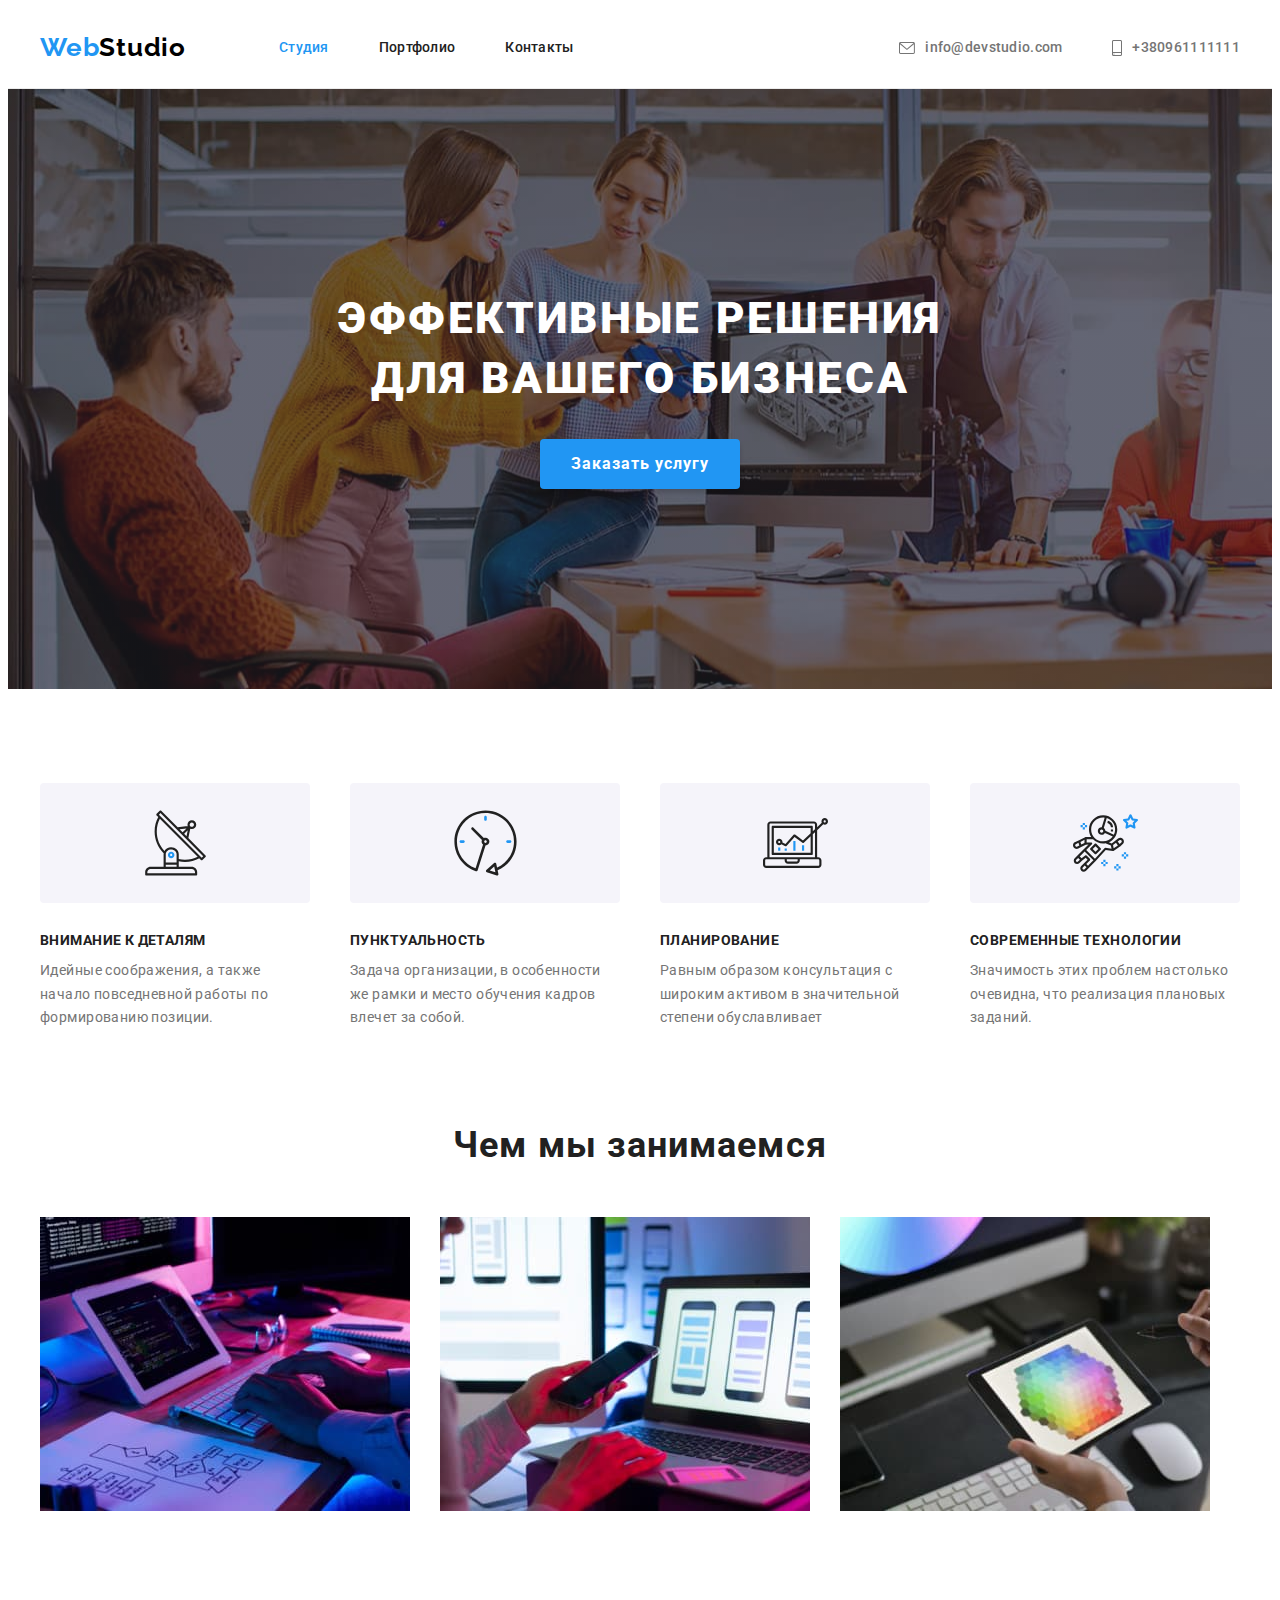
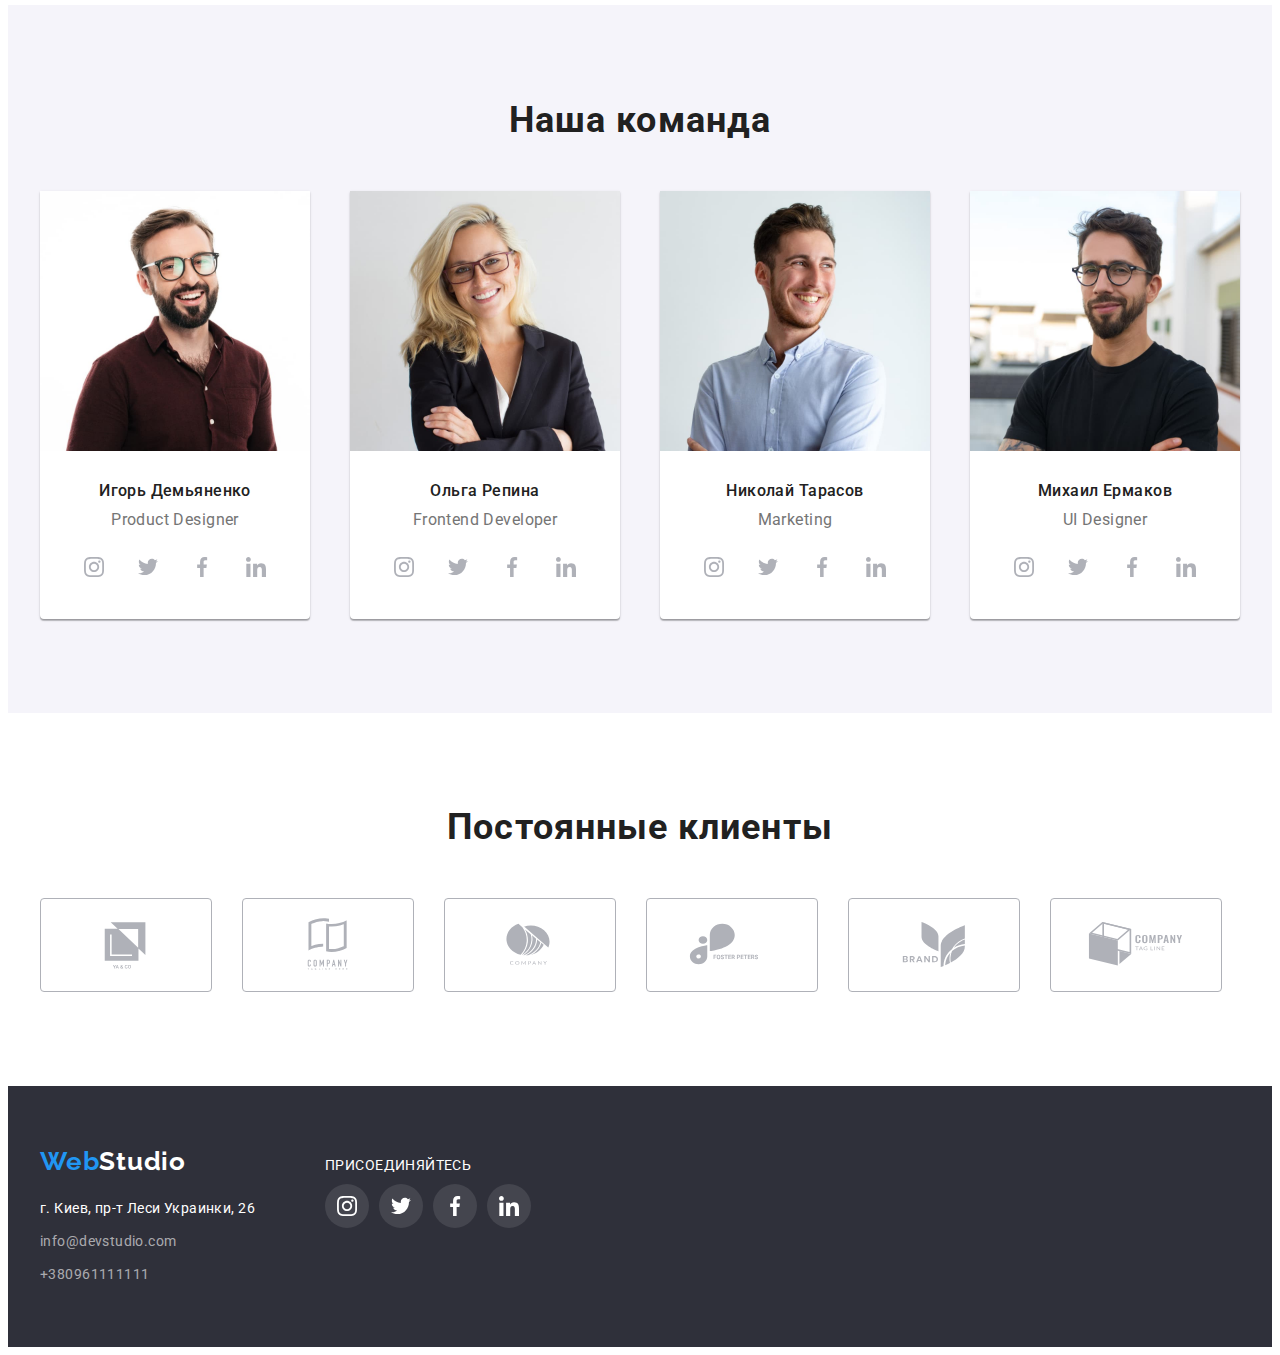
==== commit 40c6a1eb: "first resubmit" ====
--- a/index.html
+++ b/index.html
@@ -323,38 +323,38 @@
           <ul class="clients-list">
               <li class="clients-list-item">
                   <a href="" class="clients-list-link">
-                  <svg class="client-icon" width="20" height="20">
-                    <use href="./images/icons.svg#icon-Union-1"></use>
+                  <svg class="client-icon">
+                    <use href="./images/icons.svg#icon-Logo1-1"></use>
                   </svg>
                   </a></li>
               <li class="clients-list-item">
                   <a href="" class="clients-list-link">
                     <svg class="client-icon">
-                        <use href="./images/icons.svg#icon-group-5"></use>
+                        <use href="./images/icons.svg#icon-Logo2-1"></use>
                       </svg>
                   </a></li>
               <li class="clients-list-item">
                   <a href="" class="clients-list-link">
                     <svg class="client-icon">
-                        <use href="./images/icons.svg#icon-group-1-1"></use>
+                        <use href="./images/icons.svg#icon-Logo3-1"></use>
                       </svg>
                   </a></li>
               <li class="clients-list-item">
                   <a href="" class="clients-list-link">
                     <svg class="client-icon">
-                        <use href="./images/icons.svg#icon-group-2-1"></use>
+                        <use href="./images/icons.svg#icon-Logo4-1"></use>
                       </svg>
                   </a></li>
               <li class="clients-list-item">
                   <a href="" class="clients-list-link">
                     <svg class="client-icon">
-                        <use href="./images/icons.svg#icon-group-3-1"></use>
+                        <use href="./images/icons.svg#icon-Logo5-1"></use>
                       </svg>
                   </a></li>
               <li class="clients-list-item">
                   <a href="" class="clients-list-link">
                     <svg class="client-icon">
-                        <use href="./images/icons.svg#icon-group6-1"></use>
+                        <use href="./images/icons.svg#icon-Logo6-1"></use>
                       </svg>
                   </a></li>
           </ul>
@@ -388,7 +388,7 @@
         </address>
     </div>
     <div>
-    <h3 class="footer-title"> Присоединяйтесь</h3>
+    <p class="footer-title"> Присоединяйтесь</p>
     <ul class="footer-icons-list">
         <li class="footer-icons-item">
             <a href="" class="footer-icons-link">
--- a/css/styles.css
+++ b/css/styles.css
@@ -182,6 +182,7 @@
     url(../images/imghero.jpg);
   padding-top: 200px;
   padding-bottom: 200px;
+  margin: 0 auto;
 }
 
 .hero-title {
@@ -330,7 +331,7 @@
   line-height: 1.19;
   text-align: center;
   color: var(--second-color);
-  margin-bottom: 30px;
+  margin-bottom: 16px;
 }
 .team-soc-list {
   display: flex;
@@ -356,7 +357,9 @@
 }
 
 .team-soc-icon {
-  fill: var(--second-color);
+  fill: var(--logo-color);
+  width: 20px;
+  height: 20px;
 }
 
 .team-soc-link:hover,
@@ -549,7 +552,12 @@
   flex-basis: calc(100% / 3 - 30px);
   margin-right: 30px;
   margin-bottom: 30px;
-}
+  }
+
+  .portfolio-list-link:hover,
+  .portfolio-list-link:focus {
+    box-shadow: 0px 1px 1px rgba(0, 0, 0, 0.12), 0px 4px 4px rgba(0, 0, 0, 0.06), 1px 4px 6px rgba(0, 0, 0, 0.16);
+  }
 
 .portfolio-heading {
   font-size: 18px;
